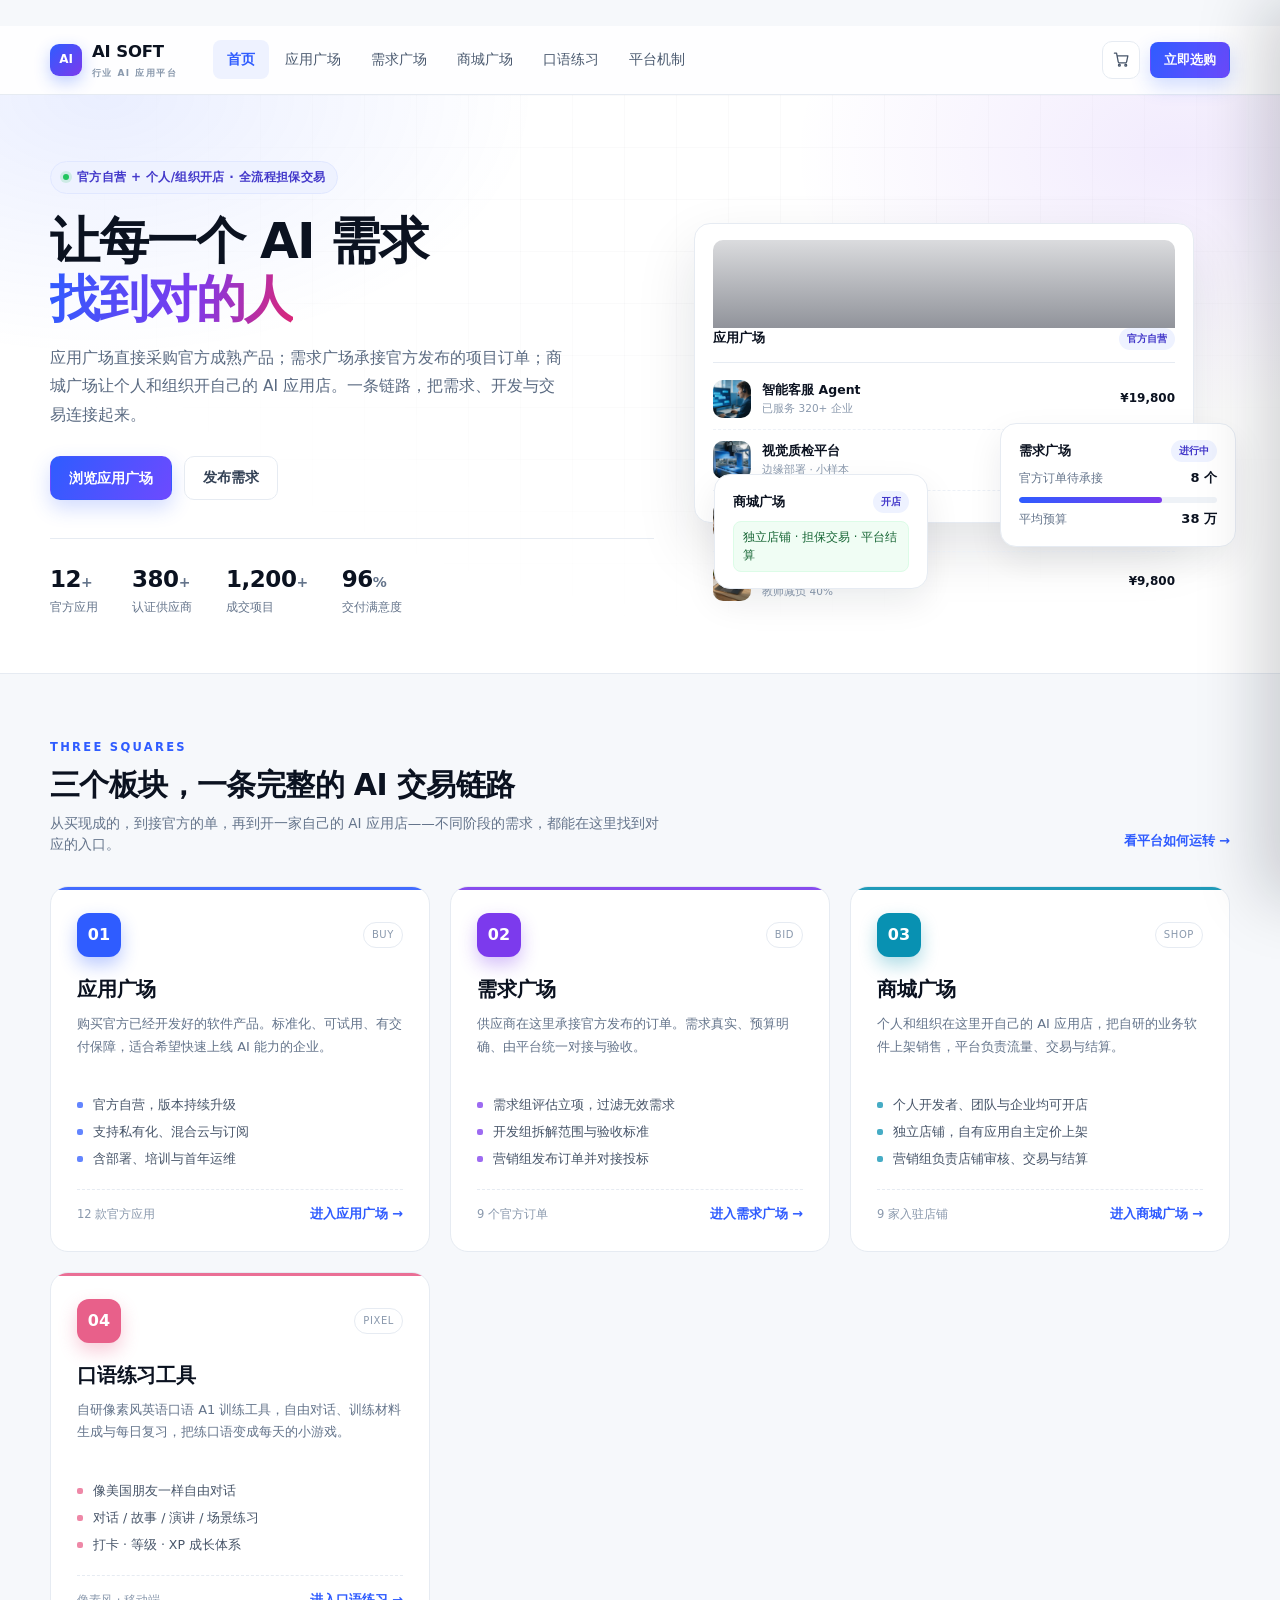
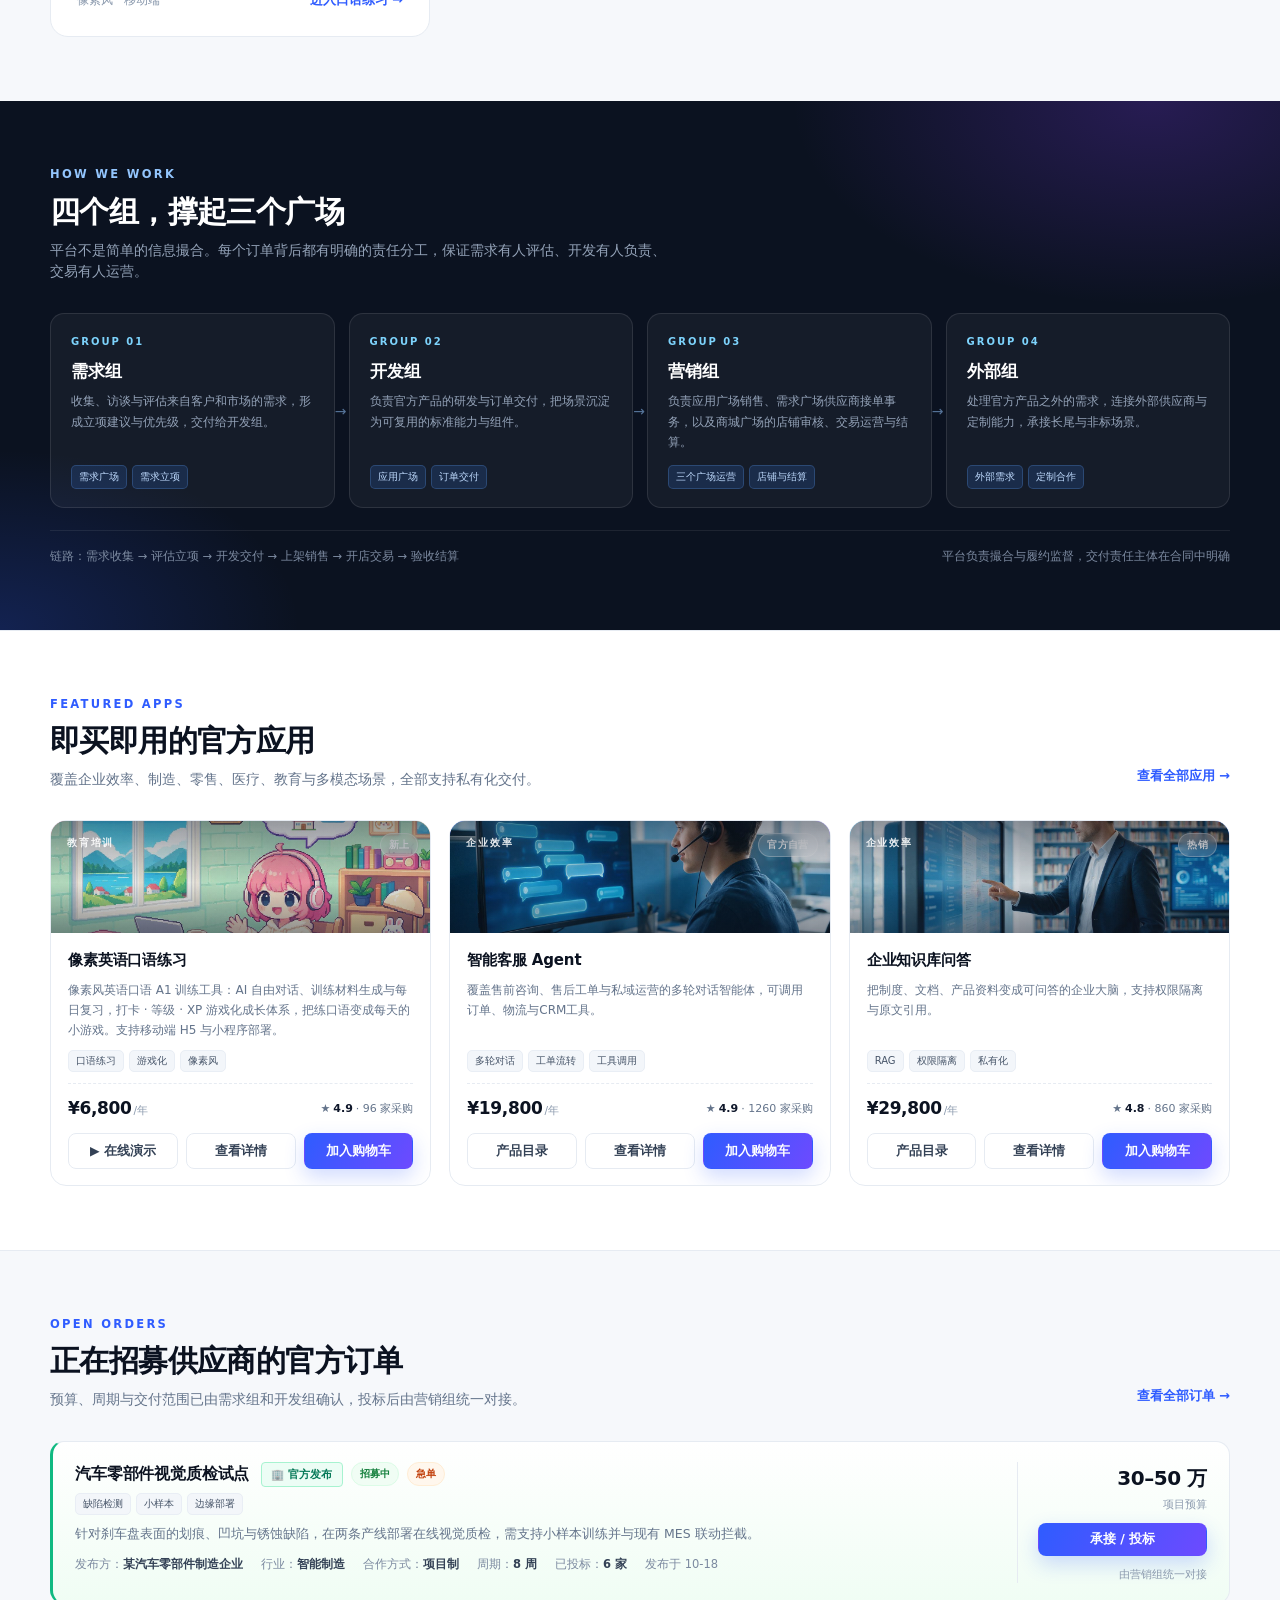
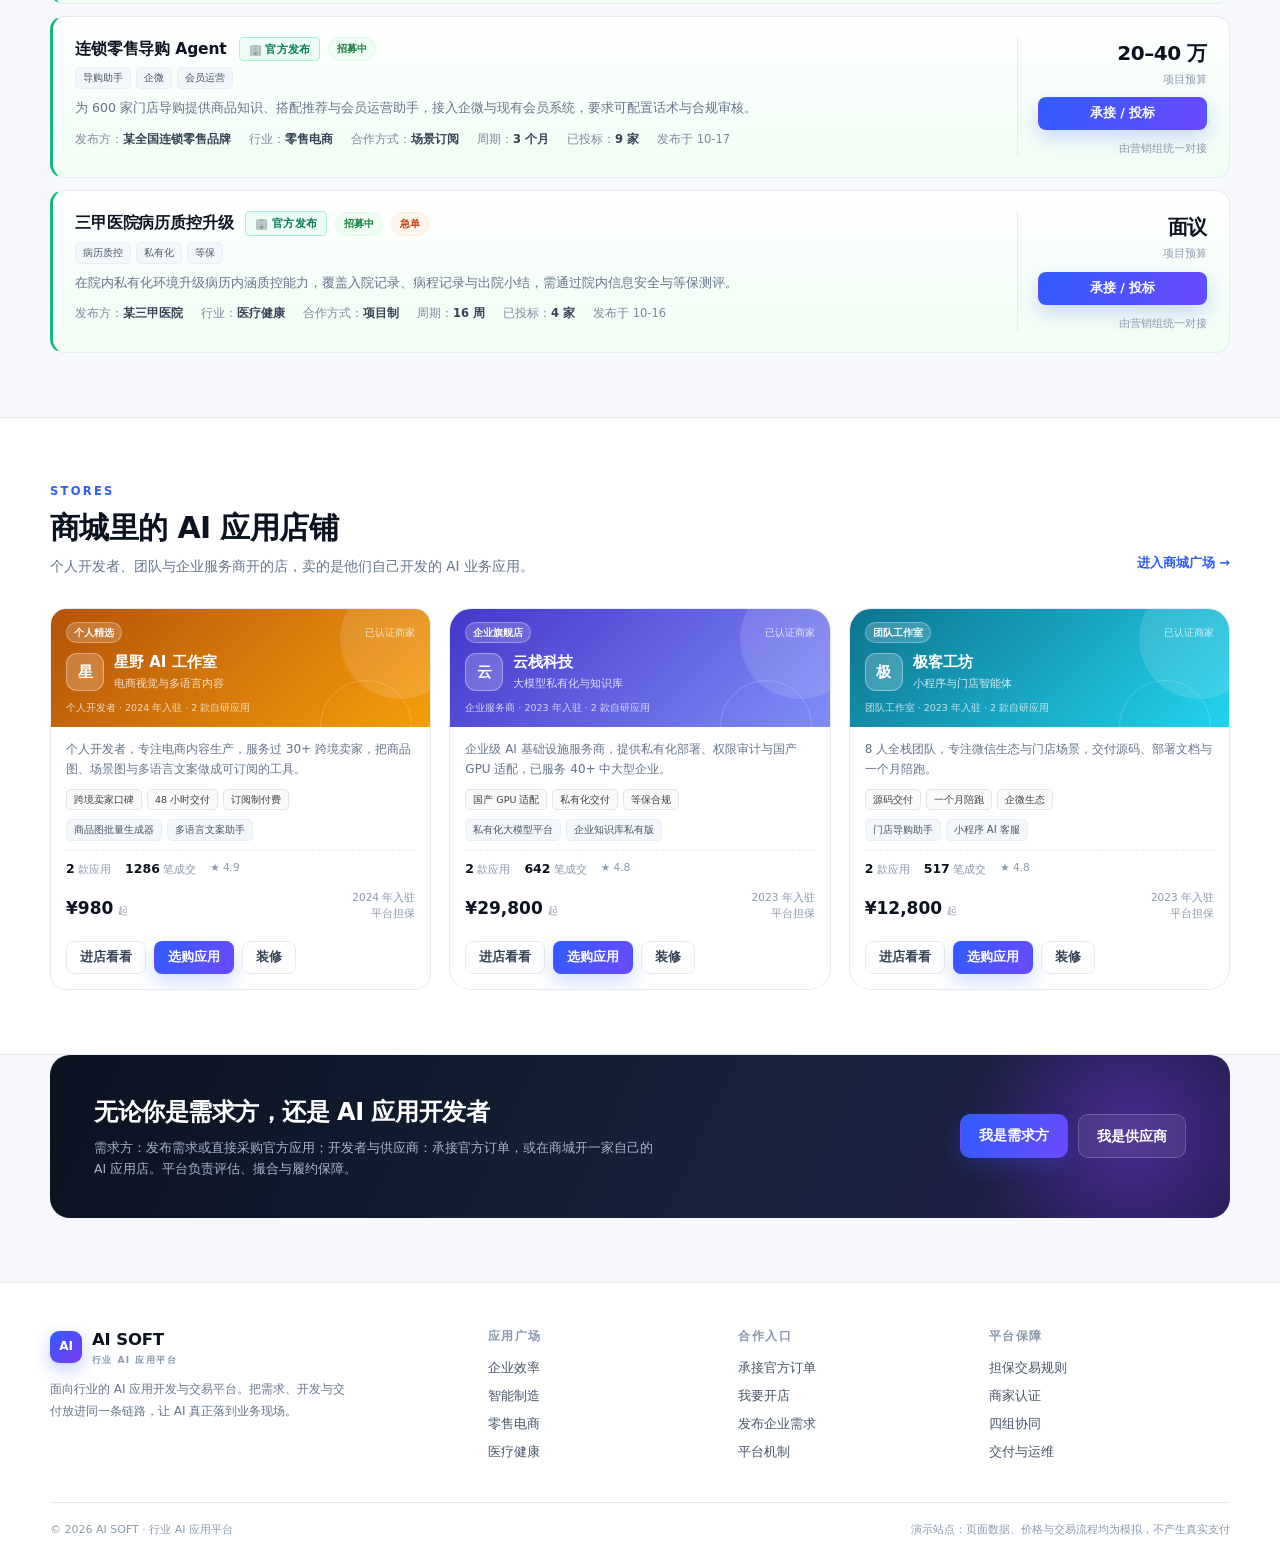
==== index.html @ f99e2d74 "全站接入Seedream真实感配图：首页主视觉+13产品封面+卡片/详情/目录页" ====
﻿﻿<!DOCTYPE html>
<html lang="zh-CN">
<head>
<meta charset="UTF-8">
<meta name="viewport" content="width=device-width, initial-scale=1.0">
<title>AI SOFT · 行业 AI 应用平台｜应用广场 · 需求广场 · 商城广场</title>
<meta name="description" content="AI SOFT 行业 AI 应用平台：官方应用采购、官方订单承接、个人与组织开 AI 应用店。">
<link rel="stylesheet" href="assets/style.css">
</head>
<body data-page="home">

<header class="site-header">
  <div class="container nav">
    <a class="logo" href="index.html"><span class="logo-mark">AI</span><span>AI SOFT<small>行业 AI 应用平台</small></span></a>
    <nav class="nav-links" id="navLinks">
      <a href="index.html" class="active">首页</a>
      <a href="apps.html">应用广场</a>
      <a href="demands.html">需求广场</a>
      <a href="mall.html">商城广场</a>
      <a href="speaking.html">口语练习</a>
      <a href="index.html#mechanism">平台机制</a>
    </nav>
    <div class="nav-actions">
      <button class="icon-btn js-cart" aria-label="购物车">
        <svg width="17" height="17" viewBox="0 0 24 24" fill="none" stroke="currentColor" stroke-width="1.8" stroke-linecap="round" stroke-linejoin="round"><circle cx="9" cy="20" r="1.3"/><circle cx="18" cy="20" r="1.3"/><path d="M2 3h3l2.4 12.2a2 2 0 0 0 2 1.6h7.8a2 2 0 0 0 2-1.6L21 7H6"/></svg>
        <span class="cart-count" data-cart-count>0</span>
      </button>
      <a href="apps.html" class="btn btn-primary btn-sm">立即选购</a>
      <button class="menu-toggle" id="menuToggle" aria-label="打开菜单">
        <svg width="18" height="18" viewBox="0 0 24 24" fill="none" stroke="currentColor" stroke-width="1.9" stroke-linecap="round"><path d="M4 7h16M4 12h16M4 17h16"/></svg>
      </button>
    </div>
  </div>
</header>

<main>
  <!-- Hero -->
  <section class="hero">
    <div class="container">
      <div class="hero-grid">
        <div>
          <span class="eyebrow"><i></i>官方自营 + 个人/组织开店 · 全流程担保交易</span>
          <h1>让每一个 AI 需求<br><span class="grad">找到对的人</span></h1>
          <p class="hero-sub">应用广场直接采购官方成熟产品；需求广场承接官方发布的项目订单；商城广场让个人和组织开自己的 AI 应用店。一条链路，把需求、开发与交易连接起来。</p>
          <div class="hero-actions">
            <a href="apps.html" class="btn btn-primary">浏览应用广场</a>
            <button class="btn btn-ghost" data-open-demand>发布需求</button>
          </div>
          <div class="hero-stats">
            <div><b>12<span style="font-size:14px">+</span></b><span>官方应用</span></div>
            <div><b>380<span style="font-size:14px">+</span></b><span>认证供应商</span></div>
            <div><b>1,200<span style="font-size:14px">+</span></b><span>成交项目</span></div>
            <div><b>96<span style="font-size:14px">%</span></b><span>交付满意度</span></div>
          </div>
        </div>
        <div class="hero-visual" aria-hidden="true">
          <div class="hv hv-main">
            <div class="hv-banner" role="img" aria-label="公司真实办公场景"></div>
            <div class="hv-head"><b>应用广场</b><span class="hv-tag">官方自营</span></div>
            <div class="hv-row">
              <div class="hv-thumb" style="background-image:url('assets/img/products/cs-agent.jpg')"></div>
              <div><b>智能客服 Agent</b><i>已服务 320+ 企业</i></div><em>¥19,800</em>
            </div>
            <div class="hv-row">
              <div class="hv-thumb" style="background-image:url('assets/img/products/vision-qc.jpg')"></div>
              <div><b>视觉质检平台</b><i>边缘部署 · 小样本</i></div><em>¥88,000</em>
            </div>
            <div class="hv-row">
              <div class="hv-thumb" style="background-image:url('assets/img/products/content-factory.jpg')"></div>
              <div><b>电商内容工厂</b><i>多语言 · 多模态</i></div><em>¥16,800</em>
            </div>
            <div class="hv-row">
              <div class="hv-thumb" style="background-image:url('assets/img/products/course-gen.jpg')"></div>
              <div><b>课件生成工作台</b><i>教师减负 40%</i></div><em>¥9,800</em>
            </div>
          </div>
          <div class="hv hv-b">
            <div class="hv-head" style="border-bottom:none;padding-bottom:0;margin-bottom:0"><b>需求广场</b><span class="hv-tag">进行中</span></div>
            <div class="mini"><span>官方订单待承接</span><b>8 个</b></div>
            <div class="bar"><i></i></div>
            <div class="mini"><span>平均预算</span><b>38 万</b></div>
          </div>
          <div class="hv hv-c">
            <div class="hv-head" style="border-bottom:none;padding-bottom:0;margin-bottom:0"><b>商城广场</b><span class="hv-tag">开店</span></div>
            <div class="shield">独立店铺 · 担保交易 · 平台结算</div>
          </div>
        </div>
      </div>
    </div>
  </section>

  <!-- 三个板块 -->
  <section class="section" id="squares">
    <div class="container">
      <div class="section-head">
        <div>
          <div class="kicker">THREE SQUARES</div>
          <h2>三个板块，一条完整的 AI 交易链路</h2>
          <p>从买现成的，到接官方的单，再到开一家自己的 AI 应用店——不同阶段的需求，都能在这里找到对应的入口。</p>
        </div>
        <a href="index.html#mechanism" class="btn-link head-action">看平台如何运转 →</a>
      </div>
      <div class="square-grid">
        <article class="square-card" style="--c:#2f5cff">
          <div class="sc-top">
            <div class="sc-icon">01</div><span class="sc-tag">BUY</span>
          </div>
          <h3>应用广场</h3>
          <p>购买官方已经开发好的软件产品。标准化、可试用、有交付保障，适合希望快速上线 AI 能力的企业。</p>
          <ul class="sc-list">
            <li>官方自营，版本持续升级</li>
            <li>支持私有化、混合云与订阅</li>
            <li>含部署、培训与首年运维</li>
          </ul>
          <div class="sc-foot">
            <span>12 款官方应用</span>
            <a class="btn-link" href="apps.html">进入应用广场 →</a>
          </div>
        </article>
        <article class="square-card" style="--c:#7c3aed">
          <div class="sc-top">
            <div class="sc-icon">02</div><span class="sc-tag">BID</span>
          </div>
          <h3>需求广场</h3>
          <p>供应商在这里承接官方发布的订单。需求真实、预算明确、由平台统一对接与验收。</p>
          <ul class="sc-list">
            <li>需求组评估立项，过滤无效需求</li>
            <li>开发组拆解范围与验收标准</li>
            <li>营销组发布订单并对接投标</li>
          </ul>
          <div class="sc-foot">
            <span>9 个官方订单</span>
            <a class="btn-link" href="demands.html">进入需求广场 →</a>
          </div>
        </article>
        <article class="square-card" style="--c:#0891b2">
          <div class="sc-top">
            <div class="sc-icon">03</div><span class="sc-tag">SHOP</span>
          </div>
          <h3>商城广场</h3>
          <p>个人和组织在这里开自己的 AI 应用店，把自研的业务软件上架销售，平台负责流量、交易与结算。</p>
          <ul class="sc-list">
            <li>个人开发者、团队与企业均可开店</li>
            <li>独立店铺，自有应用自主定价上架</li>
            <li>营销组负责店铺审核、交易与结算</li>
          </ul>
          <div class="sc-foot">
            <span>9 家入驻店铺</span>
            <a class="btn-link" href="mall.html">进入商城广场 →</a>
          </div>
        </article>
        <article class="square-card" style="--c:#e8608a">
          <div class="sc-top">
            <div class="sc-icon">04</div><span class="sc-tag">PIXEL</span>
          </div>
          <h3>口语练习工具</h3>
          <p>自研像素风英语口语 A1 训练工具，自由对话、训练材料生成与每日复习，把练口语变成每天的小游戏。</p>
          <ul class="sc-list">
            <li>像美国朋友一样自由对话</li>
            <li>对话 / 故事 / 演讲 / 场景练习</li>
            <li>打卡 · 等级 · XP 成长体系</li>
          </ul>
          <div class="sc-foot">
            <span>像素风 · 移动端</span>
            <a class="btn-link" href="speaking.html">进入口语练习 →</a>
          </div>
        </article>
      </div>
    </div>
  </section>

  <!-- 四组机制 -->
  <section class="org-section" id="mechanism">
    <div class="container">
      <div class="section-head">
        <div>
          <div class="kicker">HOW WE WORK</div>
          <h2>四个组，撑起三个广场</h2>
          <p>平台不是简单的信息撮合。每个订单背后都有明确的责任分工，保证需求有人评估、开发有人负责、交易有人运营。</p>
        </div>
      </div>
      <div class="org-flow">
        <article class="org-card">
          <div class="ono">GROUP 01</div>
          <h3>需求组</h3>
          <p>收集、访谈与评估来自客户和市场的需求，形成立项建议与优先级，交付给开发组。</p>
          <div class="map"><span>需求广场</span><span>需求立项</span></div>
        </article>
        <article class="org-card">
          <div class="ono">GROUP 02</div>
          <h3>开发组</h3>
          <p>负责官方产品的研发与订单交付，把场景沉淀为可复用的标准能力与组件。</p>
          <div class="map"><span>应用广场</span><span>订单交付</span></div>
        </article>
        <article class="org-card">
          <div class="ono">GROUP 03</div>
          <h3>营销组</h3>
          <p>负责应用广场销售、需求广场供应商接单事务，以及商城广场的店铺审核、交易运营与结算。</p>
          <div class="map"><span>三个广场运营</span><span>店铺与结算</span></div>
        </article>
        <article class="org-card">
          <div class="ono">GROUP 04</div>
          <h3>外部组</h3>
          <p>处理官方产品之外的需求，连接外部供应商与定制能力，承接长尾与非标场景。</p>
          <div class="map"><span>外部需求</span><span>定制合作</span></div>
        </article>
      </div>
      <div class="org-foot">
        <span>链路：需求收集 → 评估立项 → 开发交付 → 上架销售 → 开店交易 → 验收结算</span>
        <span>平台负责撮合与履约监督，交付责任主体在合同中明确</span>
      </div>
    </div>
  </section>

  <!-- 精选应用 -->
  <section class="section alt">
    <div class="container">
      <div class="section-head">
        <div>
          <div class="kicker">FEATURED APPS</div>
          <h2>即买即用的官方应用</h2>
          <p>覆盖企业效率、制造、零售、医疗、教育与多模态场景，全部支持私有化交付。</p>
        </div>
        <a href="apps.html" class="btn-link head-action">查看全部应用 →</a>
      </div>
      <div class="app-grid" id="featuredApps"></div>
    </div>
  </section>

  <!-- 精选需求 -->
  <section class="section">
    <div class="container">
      <div class="section-head">
        <div>
          <div class="kicker">OPEN ORDERS</div>
          <h2>正在招募供应商的官方订单</h2>
          <p>预算、周期与交付范围已由需求组和开发组确认，投标后由营销组统一对接。</p>
        </div>
        <a href="demands.html" class="btn-link head-action">查看全部订单 →</a>
      </div>
      <div class="demand-list" id="featuredDemands"></div>
    </div>
  </section>

  <!-- 精选商城 -->
  <section class="section alt">
    <div class="container">
      <div class="section-head">
        <div>
          <div class="kicker">STORES</div>
          <h2>商城里的 AI 应用店铺</h2>
          <p>个人开发者、团队与企业服务商开的店，卖的是他们自己开发的 AI 业务应用。</p>
        </div>
        <a href="mall.html" class="btn-link head-action">进入商城广场 →</a>
      </div>
      <div class="mall-grid" id="featuredMall"></div>
    </div>
  </section>

  <!-- 双端 CTA -->
  <section class="section" style="padding-top:0">
    <div class="container">
      <div class="cta-band">
        <div>
          <h3>无论你是需求方，还是 AI 应用开发者</h3>
          <p>需求方：发布需求或直接采购官方应用；开发者与供应商：承接官方订单，或在商城开一家自己的 AI 应用店。平台负责评估、撮合与履约保障。</p>
        </div>
        <div class="btns">
          <button class="btn btn-primary" data-open-demand>我是需求方</button>
          <a href="demands.html" class="btn btn-ghost">我是供应商</a>
        </div>
      </div>
    </div>
  </section>
</main>

<footer class="site-footer">
  <div class="container">
    <div class="footer-grid">
      <div class="footer-brand">
        <a class="logo" href="index.html"><span class="logo-mark">AI</span><span>AI SOFT<small>行业 AI 应用平台</small></span></a>
        <p>面向行业的 AI 应用开发与交易平台。把需求、开发与交付放进同一条链路，让 AI 真正落到业务现场。</p>
      </div>
      <div class="footer-col">
        <h4>应用广场</h4>
        <a href="apps.html">企业效率</a>
        <a href="apps.html">智能制造</a>
        <a href="apps.html">零售电商</a>
        <a href="apps.html">医疗健康</a>
      </div>
      <div class="footer-col">
        <h4>合作入口</h4>
        <a href="demands.html">承接官方订单</a>
        <a href="#" data-open-store>我要开店</a>
        <a href="#" data-open-demand>发布企业需求</a>
        <a href="index.html#mechanism">平台机制</a>
      </div>
      <div class="footer-col">
        <h4>平台保障</h4>
        <a href="mall.html">担保交易规则</a>
        <a href="mall.html">商家认证</a>
        <a href="index.html#mechanism">四组协同</a>
        <a href="apps.html">交付与运维</a>
      </div>
    </div>
    <div class="footer-bottom">
      <span>© 2026 AI SOFT · 行业 AI 应用平台</span>
      <span>演示站点：页面数据、价格与交易流程均为模拟，不产生真实支付</span>
    </div>
  </div>
</footer>

<script src="assets/data.js?v=5"></script>
<script src="assets/app.js?v=5"></script>
</body>
</html>
---- assets/style.css ----
/* ============================================================
   AI SOFT · 平台站点样式
   ============================================================ */
:root{
  --ink:#0b1220;
  --text:#1e293b;
  --muted:#64748b;
  --dim:#8a99ad;
  --line:#e6ebf2;
  --bg:#f6f8fb;
  --card:#ffffff;
  --brand:#2f5cff;
  --brand-2:#7c3aed;
  --ok:#16a34a;
  --warn:#d97706;
  --shadow-sm:0 2px 8px rgba(15,23,42,.04);
  --shadow-md:0 14px 34px rgba(15,23,42,.08);
  --shadow-lg:0 28px 70px rgba(15,23,42,.16);
  --radius:16px;
}
*{box-sizing:border-box;margin:0;padding:0}
html{scroll-behavior:smooth}
body{
  font-family:"PingFang SC","Microsoft YaHei","Hiragino Sans GB",system-ui,-apple-system,sans-serif;
  background:var(--bg);color:var(--text);
  -webkit-font-smoothing:antialiased;line-height:1.6;
}
img{max-width:100%;display:block}
a{color:inherit;text-decoration:none}
button{font-family:inherit;cursor:pointer}
input,select,textarea{font-family:inherit}
::selection{background:rgba(47,92,255,.16)}
.container{width:min(1180px,calc(100% - 48px));margin:0 auto}
.sr-only{position:absolute;width:1px;height:1px;overflow:hidden;clip:rect(0 0 0 0)}

/* ---------- header ---------- */
.site-header{
  position:sticky;top:0;z-index:50;
  background:rgba(255,255,255,.86);backdrop-filter:blur(16px);
  border-bottom:1px solid var(--line);
}
.nav{height:68px;display:flex;align-items:center;gap:26px}
.logo{display:flex;align-items:center;gap:10px;font-weight:800;font-size:16.5px;letter-spacing:-.01em;color:var(--ink);white-space:nowrap}
.logo-mark{
  width:32px;height:32px;border-radius:9px;display:grid;place-items:center;
  background:linear-gradient(135deg,#2f5cff,#7c3aed);color:#fff;font-size:12px;font-weight:800;
  box-shadow:0 6px 16px rgba(47,92,255,.3);
}
.logo small{display:block;font-size:9px;letter-spacing:.16em;color:var(--dim);font-weight:600}
.nav-links{display:flex;gap:2px;margin-left:10px}
.nav-links a{padding:8px 14px;border-radius:8px;font-size:14px;color:#4b5a70;font-weight:500;transition:.16s;white-space:nowrap}
.nav-links a:hover{background:#f1f4f9;color:var(--brand)}
.nav-links a.active{background:#eef2ff;color:var(--brand);font-weight:650}
.nav-actions{margin-left:auto;display:flex;align-items:center;gap:10px}
.icon-btn{
  position:relative;width:38px;height:38px;display:grid;place-items:center;
  border:1px solid var(--line);background:#fff;border-radius:10px;color:#475569;transition:.16s;
}
.icon-btn:hover{border-color:#c7d2fe;color:var(--brand)}
.cart-count{
  position:absolute;top:-6px;right:-6px;min-width:17px;height:17px;padding:0 4px;
  background:#ef4444;color:#fff;border-radius:9px;font-size:10px;font-weight:700;
  display:none;place-items:center;line-height:1;
}
.cart-count.show{display:grid}
.menu-toggle{display:none}

/* ---------- buttons ---------- */
.btn{
  display:inline-flex;align-items:center;justify-content:center;gap:8px;
  padding:10px 18px;border-radius:10px;font-size:14px;font-weight:600;
  border:1px solid transparent;transition:.18s;white-space:nowrap;background:none;color:inherit;
}
.btn-primary{background:linear-gradient(120deg,#2f5cff,#6d4aff);color:#fff;box-shadow:0 8px 20px rgba(47,92,255,.22)}
.btn-primary:hover{transform:translateY(-1px);box-shadow:0 12px 26px rgba(47,92,255,.32)}
.btn-primary:active{transform:translateY(0)}
.btn-ghost{background:#fff;border-color:var(--line);color:#334155}
.btn-ghost:hover{border-color:#c7d2fe;color:var(--brand)}
.btn-dark{background:var(--ink);color:#fff}
.btn-dark:hover{background:#1c293f}
.btn-sm{padding:7px 13px;font-size:12.5px;border-radius:8px}
.btn-block{width:100%}
.btn[disabled]{opacity:.6;cursor:not-allowed;transform:none}
.btn-link{padding:0;color:var(--brand);font-weight:600;font-size:13px;display:inline-flex;align-items:center;gap:4px}
.btn-link:hover{gap:8px}

/* ---------- hero ---------- */
.hero{position:relative;padding:66px 0 56px;overflow:hidden;background:#fff;border-bottom:1px solid var(--line)}
.hero::before{
  content:"";position:absolute;inset:0;
  background:
    radial-gradient(700px 420px at 8% 0%,rgba(47,92,255,.10),transparent 62%),
    radial-gradient(620px 420px at 92% 10%,rgba(124,58,237,.10),transparent 62%);
  pointer-events:none;
}
.hero::after{
  content:"";position:absolute;inset:0;pointer-events:none;
  background-image:linear-gradient(rgba(15,23,42,.035) 1px,transparent 1px),linear-gradient(90deg,rgba(15,23,42,.035) 1px,transparent 1px);
  background-size:52px 52px;
  mask-image:radial-gradient(ellipse at 60% 20%,#000 20%,transparent 70%);
  opacity:.6;
}
.hero .container{position:relative;z-index:1}
.hero-grid{display:grid;grid-template-columns:1.06fr .94fr;gap:40px;align-items:center}
.eyebrow{
  display:inline-flex;align-items:center;gap:8px;font-size:12px;font-weight:600;
  color:#4338ca;background:#eef2ff;border:1px solid #e0e7ff;
  padding:6px 12px;border-radius:20px;letter-spacing:.03em;
}
.eyebrow i{width:6px;height:6px;border-radius:50%;background:#22c55e;box-shadow:0 0 0 3px rgba(34,197,94,.16)}
.hero h1{font-size:50px;line-height:1.16;letter-spacing:-.03em;color:var(--ink);margin:18px 0 16px;font-weight:800}
.grad{background:linear-gradient(100deg,#2f5cff,#7c3aed 58%,#db2777);-webkit-background-clip:text;background-clip:text;color:transparent}
.hero-sub{font-size:15.5px;line-height:1.85;color:#5b6b82;max-width:520px}
.hero-actions{display:flex;gap:12px;margin-top:26px;flex-wrap:wrap}
.hero-stats{display:flex;gap:34px;margin-top:38px;padding-top:22px;border-top:1px solid var(--line);flex-wrap:wrap}
.hero-stats b{display:block;font-size:23px;color:var(--ink);font-weight:750;font-variant-numeric:tabular-nums;letter-spacing:-.02em}
.hero-stats span{font-size:12px;color:var(--muted)}

/* hero visual */
.hero-visual{position:relative;height:400px}
.hv{
  position:absolute;background:#fff;border:1px solid var(--line);border-radius:16px;
  box-shadow:var(--shadow-md);padding:16px 18px;
}
.hv-main{left:0;right:36px;top:34px;bottom:66px;box-shadow:0 26px 60px rgba(15,23,42,.12)}
.hv-head{display:flex;justify-content:space-between;align-items:center;padding-bottom:12px;border-bottom:1px solid var(--line);margin-bottom:6px}
.hv-head b{font-size:13px;color:var(--ink)}
.hv-tag{font-size:10px;color:#4338ca;background:#eef2ff;padding:3px 8px;border-radius:20px;font-weight:600}
.hv-row{display:flex;align-items:center;gap:11px;padding:11px 0;border-bottom:1px dashed #edf1f7}
.hv-row:last-child{border-bottom:none}
.hv-thumb{width:38px;height:38px;border-radius:10px;display:grid;place-items:center;color:#fff;font-size:11px;font-weight:800;flex:none}
.hv-row b{display:block;font-size:12.5px;color:var(--ink)}
.hv-row i{font-style:normal;font-size:10.5px;color:var(--dim)}
.hv-row em{margin-left:auto;font-style:normal;font-size:12px;font-weight:700;color:var(--ink);white-space:nowrap}
.hv-b{right:-6px;bottom:42px;width:236px;animation:float 6s ease-in-out infinite}
.hv-c{left:20px;bottom:0;width:214px;animation:float 7s ease-in-out infinite .8s}
.hv-b .mini{display:flex;justify-content:space-between;align-items:center;font-size:11.5px;color:var(--muted);margin-top:6px}
.hv-b .mini b{color:var(--ink);font-size:13px}
.hv-b .bar{height:6px;border-radius:4px;background:#eef2f7;margin-top:8px;overflow:hidden}
.hv-b .bar i{display:block;height:100%;width:72%;border-radius:4px;background:linear-gradient(90deg,#2f5cff,#7c3aed)}
.hv-c .shield{display:flex;align-items:center;gap:8px;font-size:11.5px;color:#166534;background:#f0fdf4;border:1px solid #dcfce7;border-radius:8px;padding:6px 9px;margin-top:8px}
@keyframes float{0%,100%{transform:translateY(0)}50%{transform:translateY(-8px)}}

/* ---------- sections ---------- */
.section{padding:64px 0}
.section.alt{background:#fff;border-top:1px solid var(--line);border-bottom:1px solid var(--line)}
.section-head{display:flex;align-items:flex-end;justify-content:space-between;gap:24px;margin-bottom:30px}
.section-head .kicker{font-size:11.5px;letter-spacing:.2em;color:var(--brand);font-weight:700;margin-bottom:8px}
.section-head h2{font-size:30px;letter-spacing:-.02em;color:var(--ink);font-weight:750;line-height:1.3}
.section-head p{font-size:13.5px;color:var(--muted);margin-top:9px;max-width:620px}
.section-head .head-action{flex:none;padding-bottom:4px}

/* ---------- square cards ---------- */
.square-grid{display:grid;grid-template-columns:repeat(3,1fr);gap:20px}
.square-card{
  position:relative;background:#fff;border:1px solid var(--line);border-radius:18px;
  padding:26px;transition:.22s;overflow:hidden;
}
.square-card::before{content:"";position:absolute;left:0;right:0;top:0;height:3px;background:var(--c);opacity:.9}
.square-card:hover{transform:translateY(-4px);box-shadow:var(--shadow-md);border-color:#dbe4f2}
.sc-top{display:flex;align-items:center;justify-content:space-between;margin-bottom:16px}
.sc-icon{
  width:44px;height:44px;border-radius:12px;display:grid;place-items:center;
  color:#fff;background:var(--c);font-size:16px;font-weight:800;
  box-shadow:0 8px 18px color-mix(in srgb,var(--c) 32%,transparent);
}
.sc-tag{font-size:10px;color:var(--dim);border:1px solid var(--line);padding:4px 8px;border-radius:20px;letter-spacing:.06em}
.square-card h3{font-size:20px;color:var(--ink);font-weight:700;letter-spacing:-.01em}
.square-card > p{font-size:13px;line-height:1.75;color:var(--muted);margin-top:8px;min-height:68px}
.sc-list{list-style:none;display:grid;gap:7px;margin:14px 0 20px}
.sc-list li{position:relative;padding-left:16px;font-size:12.5px;color:#475569}
.sc-list li::before{content:"";position:absolute;left:0;top:7px;width:6px;height:6px;border-radius:2px;background:var(--c);opacity:.75}
.sc-foot{display:flex;justify-content:space-between;align-items:center;border-top:1px dashed var(--line);padding-top:14px}
.sc-foot span{font-size:11.5px;color:var(--dim)}

/* ---------- org dark section ---------- */
.org-section{background:var(--ink);color:#e6ecf6;padding:64px 0;position:relative;overflow:hidden}
.org-section::before{
  content:"";position:absolute;inset:0;
  background:radial-gradient(600px 340px at 90% 0%,rgba(124,58,237,.25),transparent 60%),radial-gradient(500px 300px at 0% 100%,rgba(47,92,255,.22),transparent 60%);
}
.org-section .container{position:relative;z-index:1}
.org-section .kicker{color:#93c5fd}
.org-section h2{color:#fff}
.org-section .section-head p{color:#94a3b8}
.org-flow{display:grid;grid-template-columns:repeat(4,1fr);gap:14px;margin-top:6px}
.org-card{
  position:relative;border:1px solid rgba(255,255,255,.10);border-radius:14px;
  background:rgba(255,255,255,.045);padding:20px 20px 18px;transition:.2s;
}
.org-card:hover{background:rgba(255,255,255,.075);border-color:rgba(147,197,253,.35);transform:translateY(-3px)}
.org-card .ono{font-size:10px;letter-spacing:.2em;color:#7dd3fc;font-weight:600}
.org-card h3{font-size:17px;color:#fff;margin:8px 0 6px}
.org-card p{font-size:12px;line-height:1.7;color:#94a3b8;min-height:62px}
.org-card .map{display:flex;flex-wrap:wrap;gap:5px;margin-top:12px}
.org-card .map span{font-size:10px;color:#bfdbfe;background:rgba(59,130,246,.16);border:1px solid rgba(96,165,250,.24);padding:3px 7px;border-radius:5px}
.org-card::after{
  content:"→";position:absolute;right:-13px;top:50%;transform:translateY(-50%);
  color:rgba(147,197,253,.55);font-size:14px;z-index:2;
}
.org-card:last-child::after{display:none}
.org-foot{margin-top:22px;display:flex;justify-content:space-between;gap:20px;flex-wrap:wrap;font-size:11.5px;color:#7c8aa0;border-top:1px solid rgba(255,255,255,.08);padding-top:16px}

/* ---------- toolbar ---------- */
.page-hero{background:#fff;border-bottom:1px solid var(--line);padding:34px 0 30px;position:relative;overflow:hidden}
.page-hero::before{content:"";position:absolute;inset:0;background:radial-gradient(600px 240px at 85% 0%,rgba(47,92,255,.09),transparent 65%);pointer-events:none}
.page-hero .container{position:relative;z-index:1}
.crumb{font-size:11.5px;color:var(--dim);margin-bottom:10px;letter-spacing:.02em}
.crumb a:hover{color:var(--brand)}
.page-hero h1{font-size:32px;letter-spacing:-.02em;color:var(--ink);font-weight:750;line-height:1.3}
.page-hero p{font-size:13.5px;color:var(--muted);margin-top:9px;max-width:760px;line-height:1.75}
.page-hero .hero-badges{display:flex;gap:8px;flex-wrap:wrap;margin-top:14px}
.pill{font-size:11px;color:#475569;background:#fff;border:1px solid var(--line);padding:4px 10px;border-radius:20px}
.pill strong{color:var(--brand);font-weight:650}

.toolbar{display:flex;gap:12px;flex-wrap:wrap;align-items:center;margin:22px 0 20px}
.search{position:relative;flex:1;min-width:240px}
.search svg{position:absolute;left:13px;top:50%;transform:translateY(-50%);color:#94a3b8}
.search input{
  width:100%;padding:10px 14px 10px 38px;border:1px solid var(--line);border-radius:10px;
  background:#fff;font-size:13.5px;color:var(--ink);outline:none;transition:.16s;
}
.search input:focus{border-color:#c7d2fe;box-shadow:0 0 0 3px rgba(47,92,255,.10)}
.chips{display:flex;gap:7px;flex-wrap:wrap}
.chip{
  padding:8px 13px;border-radius:20px;border:1px solid var(--line);background:#fff;
  font-size:12.5px;color:#475569;transition:.16s;
}
.chip:hover{border-color:#c7d2fe;color:var(--brand)}
.chip.on{background:var(--ink);color:#fff;border-color:var(--ink);font-weight:600}
.select{
  padding:9px 32px 9px 12px;border:1px solid var(--line);border-radius:9px;background:#fff;
  font-size:12.5px;color:#475569;outline:none;appearance:none;cursor:pointer;
  background-image:url("data:image/svg+xml;charset=UTF-8,%3Csvg xmlns='http://www.w3.org/2000/svg' width='12' height='12' viewBox='0 0 24 24' fill='none' stroke='%2364748b' stroke-width='2'%3E%3Cpath d='M6 9l6 6 6-6'/%3E%3C/svg%3E");
  background-repeat:no-repeat;background-position:right 11px center;
}
.result-line{font-size:12px;color:var(--dim);margin-bottom:14px}

/* ---------- app cards ---------- */
.app-grid{display:grid;grid-template-columns:repeat(3,1fr);gap:18px}
.app-card{
  background:#fff;border:1px solid var(--line);border-radius:16px;overflow:hidden;
  display:flex;flex-direction:column;transition:.2s;
}
.app-card:hover{transform:translateY(-4px);box-shadow:var(--shadow-md);border-color:#d8e2f0}
.app-cover{
  height:112px;position:relative;padding:14px 16px;display:flex;flex-direction:column;justify-content:space-between;
  color:#fff;background:linear-gradient(135deg,var(--c1),var(--c2));overflow:hidden;
}
/* 真实感配图封面 */
.app-cover .cover-img{position:absolute;inset:0;width:100%;height:100%;object-fit:cover;z-index:0}
.app-cover::after{content:"";position:absolute;inset:0;background:linear-gradient(180deg,rgba(10,16,32,.42),rgba(10,16,32,.08) 55%,rgba(10,16,32,.45));z-index:1}
.app-cover .cat,.app-cover .badge,.app-cover .mark{z-index:2}
.app-cover .cat{position:relative}
.modal-cover .modal-img{position:absolute;inset:0;width:100%;height:100%;object-fit:cover;z-index:0}
.modal-cover::after{content:"";position:absolute;inset:0;background:linear-gradient(180deg,rgba(10,16,32,.38),rgba(10,16,32,.72));z-index:1}
.modal-cover h4,.modal-cover p{z-index:2}
.cart-item .ct{overflow:hidden}
.cart-item .ct img{width:100%;height:100%;object-fit:cover;display:block}
.app-cover:has(.cover-img)::before{content:none}
.hv-banner{height:88px;border-radius:10px 10px 0 0;background:url('assets/img/hero-home.jpg') center/cover;position:relative}
.hv-banner::after{content:"";position:absolute;inset:0;border-radius:inherit;background:linear-gradient(180deg,rgba(10,16,32,.15),rgba(10,16,32,.45))}
.hv-thumb{background-size:cover !important;background-position:center !important}
.app-cover::before{
  content:"";position:absolute;inset:0;
  background:radial-gradient(180px 120px at 85% 0%,rgba(255,255,255,.38),transparent 70%),
             repeating-linear-gradient(115deg,rgba(255,255,255,.07) 0 1px,transparent 1px 26px);
}
.app-cover .cat{position:relative;font-size:10px;letter-spacing:.18em;opacity:.88;font-weight:600}
.app-cover .mark{position:relative;font-size:25px;font-weight:800;letter-spacing:-.03em;font-family:"Georgia",serif;opacity:.96}
.app-cover .badge{
  position:absolute;top:12px;right:12px;font-size:9.5px;padding:3px 8px;border-radius:20px;
  background:rgba(255,255,255,.22);border:1px solid rgba(255,255,255,.35);backdrop-filter:blur(4px);
  font-weight:600;letter-spacing:.04em;z-index:1;
}
.app-body{padding:15px 17px 16px;display:flex;flex-direction:column;gap:9px;flex:1}
.app-body h3{font-size:15px;color:var(--ink);font-weight:650;letter-spacing:-.01em}
.app-desc{font-size:12px;line-height:1.65;color:var(--muted);flex:1}
.app-tags{display:flex;gap:5px;flex-wrap:wrap}
.tag{font-size:10px;color:#475569;background:#f3f6fa;border:1px solid #e9eef5;padding:2px 7px;border-radius:5px}
.app-meta{display:flex;align-items:center;justify-content:space-between;border-top:1px dashed var(--line);padding-top:11px;margin-top:2px}
.price b{font-size:17px;color:var(--ink);font-weight:750;letter-spacing:-.02em}
.price span{font-size:10.5px;color:var(--dim);margin-left:2px}
.rating{font-size:11px;color:#64748b;display:flex;align-items:center;gap:3px}
.rating b{color:#0f172a;font-weight:650}
.app-foot{display:flex;gap:8px;margin-top:2px}
.app-foot .btn{flex:1}
.app-foot .btn-icon{flex:none;width:36px;padding:0}
.card-actions{display:flex;gap:8px;margin-top:10px}

/* ---------- demand list ---------- */
.demand-list{display:flex;flex-direction:column;gap:12px}
.demand-card{
  display:grid;grid-template-columns:1fr 190px;gap:20px;background:#fff;
  border:1px solid var(--line);border-radius:14px;padding:20px 22px;transition:.18s;
}
.demand-card:hover{border-color:#cfdcf0;box-shadow:var(--shadow-sm)}
.d-head{display:flex;align-items:center;gap:8px;flex-wrap:wrap;margin-bottom:6px}
.d-head h3{font-size:15.5px;color:var(--ink);font-weight:650;letter-spacing:-.01em;margin-right:4px}
.status{font-size:10px;padding:3px 8px;border-radius:20px;background:#f0fdf4;color:#15803d;border:1px solid #dcfce7;font-weight:600}
.status.hot{background:#fff7ed;color:#c2410c;border-color:#ffedd5}
.status.done{background:#f1f5f9;color:#64748b;border-color:#e2e8f0}
.d-tags{display:flex;gap:5px;flex-wrap:wrap;margin-bottom:8px}
.d-desc{font-size:12.5px;line-height:1.7;color:var(--muted);margin-bottom:11px;display:-webkit-box;-webkit-line-clamp:2;-webkit-box-orient:vertical;overflow:hidden}
.meta-row{display:flex;gap:18px;flex-wrap:wrap;font-size:11.5px;color:#7c8aa0}
.meta-row b{color:#334155;font-weight:650}
.d-side{display:flex;flex-direction:column;justify-content:space-between;align-items:flex-end;gap:10px;border-left:1px solid var(--line);padding-left:20px;text-align:right}
.budget b{font-size:20px;color:var(--ink);font-weight:750;letter-spacing:-.02em}
.budget span{display:block;font-size:10.5px;color:var(--dim);margin-top:2px}
.d-side .btn{width:100%}
.d-note{font-size:10.5px;color:var(--dim)}

/* 需求卡片：来源区分 */
.demand-card.card-official{border-left:3px solid #10b981;background:linear-gradient(180deg,#fff 0%,#f0fdf4 100%)}
.demand-card.card-user{border-left:3px solid #f59e0b;background:linear-gradient(180deg,#fff 0%,#fffbeb 100%)}
.src-badge{font-size:10.5px;padding:3px 9px;border-radius:4px;font-weight:600;white-space:nowrap;letter-spacing:.01em}
.src-badge.official{background:#ecfdf5;color:#047857;border:1px solid #a7f3d0}
.src-badge.user{background:#fffbeb;color:#b45309;border:1px solid #fde68a}

/* 用户发布专属监管信息块 */
.user-reg-box{background:#fffbeb;border:1px solid #fde68a;border-radius:8px;padding:10px 12px;margin:8px 0 10px;display:flex;flex-direction:column;gap:6px}
.ur-row{display:flex;align-items:center;gap:10px;flex-wrap:wrap;font-size:11.5px}
.ur-label{color:#92400e;font-weight:600}
.ur-credit{padding:2px 8px;border-radius:4px;font-weight:700;font-size:11px}
.ur-credit.lv-A{background:#ecfdf5;color:#047857}
.ur-credit.lv-B{background:#fef3c7;color:#a16207}
.ur-credit.lv-C{background:#fee2e2;color:#b91c1c}
.ur-stars{color:#f59e0b;font-size:13px;letter-spacing:1px;margin-left:auto}
.sv-mini{font-size:10px;padding:2px 7px;border-radius:3px;font-weight:600}
.sv-mini.ok{background:#dcfce7;color:#15803d;border:1px solid #bbf7d0}
.sv-mini.warn{background:#fee2e2;color:#b91c1c;border:1px solid #fecaca}
.sv-mini.off{background:#f1f5f9;color:#64748b;border:1px solid #e2e8f0}

/* 来源切换 Tab */
.source-tabs{display:grid;grid-template-columns:1fr 1fr;gap:12px;margin-bottom:14px}
.stab{
  text-align:left;padding:14px 18px;border-radius:12px;border:2px solid var(--line);
  background:#fff;cursor:pointer;display:flex;flex-direction:column;gap:4px;position:relative;transition:.18s;
}
.stab:hover{border-color:#c2d0e6;transform:translateY(-1px)}
.stab.on{border-color:#4f46e5;background:linear-gradient(135deg,#eef2ff 0%,#e0e7ff 100%)}
.stab.on .stab-label{color:#4338ca}
.stab-label{font-size:13.5px;font-weight:700;color:#1e293b}
.stab-desc{font-size:11px;color:#64748b;line-height:1.5}
.stab-count{
  position:absolute;top:12px;right:14px;font-size:11px;font-weight:700;
  padding:2px 8px;border-radius:10px;background:#f1f5f9;color:#475569;
}
.stab.on .stab-count{background:#4338ca;color:#fff}

/* 监管说明框 */
.supervision-box{
  background:linear-gradient(135deg,#fff7ed 0%,#ffedd5 100%);
  border:1px solid #fed7aa;border-radius:14px;padding:18px 20px;margin-bottom:18px;
}
.sv-title{display:flex;align-items:center;gap:8px;color:#c2410c;margin-bottom:12px;font-size:13px}
.sv-title svg{flex:none}
.sv-grid{display:grid;grid-template-columns:repeat(3,1fr);gap:12px 18px}
.sv-item{display:flex;align-items:flex-start;gap:10px;font-size:11.5px;line-height:1.55}
.sv-item b{display:block;color:#9a3412;margin-bottom:2px;font-weight:650}
.sv-item span{color:#78350f}
.sv-num{
  width:22px;height:22px;border-radius:6px;background:#c2410c;color:#fff;font-size:12px;font-weight:700;
  display:grid;place-items:center;flex:none
}

/* 表单提示 / 监管条款 */
.form-alert{
  display:flex;gap:10px;padding:12px 14px;border-radius:8px;margin-bottom:14px;font-size:11.5px;line-height:1.65;align-items:flex-start;
}
.form-alert.info{background:#eff6ff;border:1px solid #bfdbfe;color:#1e40af}
.form-alert b{display:block;margin-bottom:2px}
.form-alert p{margin:0;color:#1e3a8a}
.form-alert svg{flex:none;margin-top:2px}
.check-row{display:flex;flex-direction:column;gap:8px;margin-top:4px}
.chk{display:flex;align-items:center;gap:8px;font-size:11.5px;color:#475569;cursor:pointer}
.chk input{accent-color:#4f46e5}

/* ---------- mall ---------- */
.mall-grid{display:grid;grid-template-columns:repeat(3,1fr);gap:18px}
.mall-card{background:#fff;border:1px solid var(--line);border-radius:16px;padding:18px 19px;display:flex;flex-direction:column;gap:10px;transition:.2s}
.mall-card:hover{transform:translateY(-3px);box-shadow:var(--shadow-md);border-color:#d8e2f0}
.mall-top{display:flex;justify-content:space-between;align-items:flex-start;gap:10px}
.mall-type{font-size:10px;padding:3px 8px;border-radius:5px;font-weight:600;white-space:nowrap}
.mall-type.supply{background:#eef2ff;color:#4338ca;border:1px solid #e0e7ff}
.mall-type.need{background:#fff7ed;color:#c2410c;border:1px solid #ffedd5}
.mall-card h3{font-size:15px;color:var(--ink);font-weight:650;line-height:1.5}
.mall-card .mdesc{font-size:12px;color:var(--muted);line-height:1.65;flex:1}
.provider{display:flex;align-items:center;gap:7px;font-size:11px;color:#64748b;padding-top:8px;border-top:1px dashed var(--line)}
.avatar{width:22px;height:22px;border-radius:6px;display:grid;place-items:center;background:linear-gradient(135deg,#2f5cff,#7c3aed);color:#fff;font-size:9px;font-weight:700;flex:none}
.verified{font-size:9.5px;color:#15803d;background:#f0fdf4;padding:1px 5px;border-radius:3px;border:1px solid #dcfce7}
.mall-foot{display:flex;align-items:flex-end;justify-content:space-between;gap:10px;margin-top:2px}
.mall-price b{font-size:17px;color:var(--ink);font-weight:750}
.mall-price span{font-size:10px;color:var(--dim)}
.mall-rating{font-size:10.5px;color:var(--dim);text-align:right;line-height:1.5}
.mall-type.individual{background:#ecfdf5;color:#047857;border:1px solid #d1fae5}
.mall-type.team{background:#f5f3ff;color:#6d28d9;border:1px solid #ede9fe}
.mall-type.company{background:#eff6ff;color:#1d4ed8;border:1px solid #dbeafe}
.verified.pending{background:#fffbeb;color:#b45309;border-color:#fef3c7}
.store-head{display:flex;gap:10px;align-items:center;margin-top:2px}
.store-avatar{width:38px;height:38px;border-radius:11px;flex:none;display:grid;place-items:center;background:linear-gradient(135deg,#2f5cff,#7c3aed);color:#fff;font-size:15px;font-weight:700}
.store-avatar.lg{width:52px;height:52px;border-radius:14px;font-size:20px}
.store-tagline{font-size:11px;color:var(--dim);margin-top:2px}
.store-head h3{margin-bottom:0}
.store-head h3 a:hover{color:var(--brand)}
.store-stats{display:flex;gap:14px;font-size:10.5px;color:var(--dim);padding-top:8px;border-top:1px dashed var(--line);flex-wrap:wrap}
.store-stats b{font-size:12.5px;color:var(--ink);font-weight:700}
.store-detail-head{display:flex;gap:14px;align-items:flex-start;margin-bottom:14px}
.store-detail-head .mdesc{margin-top:6px}
.store-apps{display:flex;flex-direction:column;gap:10px}
.store-app{border:1px solid var(--line);border-radius:12px;padding:12px 14px;display:flex;gap:14px;justify-content:space-between;align-items:flex-start;flex-wrap:wrap}
.sa-main{flex:1;min-width:200px}
.sa-main h4{font-size:13.5px;color:var(--ink);font-weight:650;margin-bottom:4px}
.sa-main p{font-size:11.5px;color:var(--muted);line-height:1.6;margin-bottom:7px}
.sa-right{display:flex;flex-direction:column;align-items:flex-end;gap:4px;flex:none}
.sa-right b{font-size:15px;color:var(--ink);font-weight:750}
.sa-right span{font-size:10px;color:var(--dim)}
.sa-right .btn{margin-top:4px}

/* ---------- 特色店铺 ---------- */
.store-card{padding:0;overflow:hidden;display:block}
.store-cover{position:relative;padding:13px 15px 12px;background:linear-gradient(135deg,var(--a1),var(--a2));color:#fff;overflow:hidden}
.store-cover::before{content:"";position:absolute;right:-30px;top:-30px;width:120px;height:120px;border-radius:50%;background:rgba(255,255,255,.12)}
.store-cover::after{content:"";position:absolute;right:18px;bottom:-45px;width:90px;height:90px;border-radius:50%;border:1px solid rgba(255,255,255,.18)}
.cover-top{display:flex;justify-content:space-between;align-items:center;position:relative;z-index:1}
.store-badge{display:inline-flex;align-items:center;padding:2px 7px;border-radius:99px;background:rgba(255,255,255,.18);border:1px solid rgba(255,255,255,.3);font-size:9.5px;font-weight:600;color:#fff;white-space:nowrap}
.cover-verified{color:rgba(255,255,255,.78);font-size:9.5px}
.cover-main{display:flex;gap:10px;align-items:center;position:relative;z-index:1;margin-top:10px}
.cover-main .store-avatar{background:rgba(255,255,255,.2);border:1px solid rgba(255,255,255,.35)}
.cover-main h3{font-size:15px;color:#fff;margin:0;line-height:1.3}
.cover-main h3 a{color:#fff}
.cover-main h3 a:hover{color:#fff;opacity:.85}
.cover-main p{font-size:10.5px;color:rgba(255,255,255,.82);margin-top:2px}
.cover-foot{position:relative;z-index:1;margin-top:9px;font-size:9.5px;color:rgba(255,255,255,.75)}
.store-body{display:flex;flex-direction:column;gap:9px;padding:13px 15px 15px}
.feature-tags{display:flex;flex-wrap:wrap;gap:5px}
.feature-tag{font-size:9.5px;color:#3f3f46;background:#fafafa;border:1px solid #e4e4e7;border-radius:5px;padding:2px 7px;white-space:nowrap}
.featured-block{margin:22px 0 6px;padding:18px;border:1px solid var(--line);border-radius:18px;background:#fafbff}
.featured-head{display:flex;justify-content:space-between;align-items:flex-end;gap:20px;margin-bottom:14px}
.featured-head h2{font-size:19px;margin-top:2px}
.featured-head p{font-size:11.5px;color:var(--muted);max-width:420px;text-align:right}
.featured-rail{display:grid;grid-template-columns:repeat(auto-fit,minmax(210px,1fr));gap:12px}
.featured-store{position:relative;overflow:hidden;border-radius:15px;padding:15px 16px;background:linear-gradient(135deg,var(--a1),var(--a2));color:#fff;cursor:pointer;transition:transform .2s,box-shadow .2s}
.featured-store::after{content:"";position:absolute;right:-34px;top:-34px;width:130px;height:130px;border-radius:50%;background:rgba(255,255,255,.1)}
.featured-store:hover{transform:translateY(-3px);box-shadow:0 12px 26px -14px rgba(15,23,42,.45)}
.fs-top{display:flex;justify-content:space-between;align-items:center;font-size:9.5px;color:rgba(255,255,255,.8);position:relative;z-index:1}
.fs-avatar{display:grid;place-items:center;width:34px;height:34px;border-radius:10px;background:rgba(255,255,255,.2);border:1px solid rgba(255,255,255,.3);font-size:14px;font-weight:700;margin-top:12px;position:relative;z-index:1}
.featured-store h3{font-size:16px;color:#fff;margin:8px 0 3px;position:relative;z-index:1}
.featured-store p{font-size:11px;color:rgba(255,255,255,.82);line-height:1.5;position:relative;z-index:1}
.fs-meta{font-size:10px;color:rgba(255,255,255,.7);margin-top:8px;position:relative;z-index:1}
.fs-link{display:inline-block;margin-top:11px;font-size:10.5px;font-weight:650;color:#fff;position:relative;z-index:1}
.sd-hero{display:flex;gap:13px;align-items:center;padding:16px;border-radius:14px;background:linear-gradient(135deg,var(--a1),var(--a2));color:#fff;margin-bottom:12px;position:relative;overflow:hidden}
.sd-hero::after{content:"";position:absolute;right:-30px;top:-30px;width:110px;height:110px;border-radius:50%;background:rgba(255,255,255,.1)}
.sd-hero .store-avatar{background:rgba(255,255,255,.2);border:1px solid rgba(255,255,255,.3)}
.sd-info{position:relative;z-index:1}
.sd-info h3{font-size:18px;color:#fff;margin:5px 0 2px}
.sd-info p{font-size:11.5px;color:rgba(255,255,255,.85)}
.sd-meta{font-size:10px;color:rgba(255,255,255,.72);margin-top:5px}
.sd-hero .store-badge{background:rgba(255,255,255,.2)}
@media (max-width:760px){.featured-head{flex-direction:column;align-items:flex-start}.featured-head p{text-align:left}}

/* ---------- guarantee strip ---------- */
.guarantee{display:grid;grid-template-columns:repeat(4,1fr);gap:12px;margin:22px 0 8px}
.g-item{background:#fff;border:1px solid var(--line);border-radius:11px;padding:13px 15px;display:flex;gap:10px;align-items:flex-start}
.g-item .gi{width:26px;height:26px;border-radius:8px;flex:none;display:grid;place-items:center;background:#eef2ff;color:var(--brand);font-size:11px;font-weight:700}
.g-item b{display:block;font-size:12.5px;color:var(--ink);margin-bottom:2px}
.g-item span{font-size:10.5px;color:var(--dim);line-height:1.5}

/* ---------- empty ---------- */
.empty{padding:56px 20px;text-align:center;background:#fff;border:1px dashed #dbe4f2;border-radius:14px}
.empty b{display:block;font-size:15px;color:var(--ink);margin-bottom:6px}
.empty p{font-size:12.5px;color:var(--muted)}

/* ---------- dual CTA ---------- */
.cta-band{
  background:linear-gradient(115deg,#0b1220,#16233b 60%,#241b4d);
  border-radius:20px;padding:38px 44px;display:flex;align-items:center;justify-content:space-between;
  gap:30px;color:#fff;position:relative;overflow:hidden;
}
.cta-band::after{content:"";position:absolute;right:-60px;top:-80px;width:320px;height:320px;border-radius:50%;background:radial-gradient(circle,rgba(124,58,237,.45),transparent 70%)}
.cta-band h3{font-size:24px;font-weight:750;letter-spacing:-.02em;margin-bottom:6px;position:relative}
.cta-band p{font-size:12.5px;color:#a8b6cb;line-height:1.7;position:relative;max-width:560px}
.cta-band .btns{display:flex;gap:10px;flex:none;position:relative;z-index:1}
.cta-band .btn-ghost{background:rgba(255,255,255,.08);border-color:rgba(255,255,255,.18);color:#fff}
.cta-band .btn-ghost:hover{background:rgba(255,255,255,.14);color:#fff}

/* ---------- footer ---------- */
.site-footer{background:#fff;border-top:1px solid var(--line);padding:44px 0 28px;margin-top:0}
.footer-grid{display:grid;grid-template-columns:1.5fr .8fr .8fr .9fr;gap:36px}
.footer-brand p{font-size:12px;color:var(--muted);line-height:1.8;margin-top:12px;max-width:300px}
.footer-col h4{font-size:12px;letter-spacing:.12em;color:var(--dim);font-weight:650;margin-bottom:12px}
.footer-col a{display:block;font-size:12.5px;color:#475569;margin-bottom:8px;transition:.15s}
.footer-col a:hover{color:var(--brand)}
.footer-bottom{display:flex;justify-content:space-between;gap:20px;flex-wrap:wrap;border-top:1px solid var(--line);margin-top:32px;padding-top:18px;font-size:11px;color:var(--dim)}

/* ---------- modal / drawer / toast ---------- */
.overlay{
  position:fixed;inset:0;background:rgba(9,15,28,.5);backdrop-filter:blur(3px);
  z-index:100;display:none;align-items:center;justify-content:center;padding:24px;
}
.overlay.open{display:flex}
.modal{
  background:#fff;border-radius:18px;width:min(580px,100%);max-height:88vh;overflow:auto;
  box-shadow:var(--shadow-lg);animation:pop .22s ease-out;position:relative;
}
@keyframes pop{from{opacity:0;transform:translateY(12px) scale(.985)}to{opacity:1;transform:none}}
.modal-head{padding:20px 24px;border-bottom:1px solid var(--line);display:flex;justify-content:space-between;align-items:flex-start;gap:16px;position:sticky;top:0;background:#fff;z-index:2;border-radius:18px 18px 0 0}
.modal-head h3{font-size:18px;color:var(--ink);font-weight:700;letter-spacing:-.01em}
.modal-head p{font-size:11.5px;color:var(--dim);margin-top:4px}
.modal-close{width:30px;height:30px;border-radius:8px;border:1px solid var(--line);background:#fff;color:#64748b;display:grid;place-items:center;flex:none;font-size:15px}
.modal-close:hover{background:#f6f8fb;color:var(--ink)}
.modal-body{padding:22px 24px}
.modal-foot{padding:16px 24px;border-top:1px solid var(--line);display:flex;justify-content:flex-end;gap:10px;position:sticky;bottom:0;background:#fff}
.modal-cover{border-radius:12px;padding:18px;color:#fff;margin-bottom:16px;position:relative;overflow:hidden}
.modal-cover h4{font-size:20px;font-weight:750;margin-bottom:4px;position:relative}
.modal-cover p{font-size:12px;opacity:.9;position:relative}
.detail-block{margin-top:16px}
.detail-block h5{font-size:12px;letter-spacing:.12em;color:var(--dim);margin-bottom:8px;font-weight:650}
.detail-block p{font-size:12.5px;line-height:1.8;color:#475569}
.detail-list{list-style:none;display:grid;gap:6px}
.detail-list li{font-size:12.5px;color:#475569;padding-left:16px;position:relative}
.detail-list li::before{content:"";position:absolute;left:0;top:8px;width:5px;height:5px;border-radius:50%;background:var(--brand)}
.detail-kv{display:grid;grid-template-columns:1fr 1fr;gap:10px;margin-top:16px}
.kv{background:#f7f9fc;border:1px solid var(--line);border-radius:9px;padding:9px 12px}
.kv span{display:block;font-size:10px;color:var(--dim);margin-bottom:2px}
.kv b{font-size:12.5px;color:var(--ink)}
.price-line{display:flex;align-items:baseline;gap:6px;margin-top:16px;padding-top:14px;border-top:1px dashed var(--line)}
.price-line b{font-size:24px;color:var(--ink);font-weight:750}
.price-line span{font-size:11px;color:var(--dim)}

.form-row{margin-bottom:13px}
.form-row label{display:block;font-size:11.5px;color:#475569;font-weight:600;margin-bottom:6px}
.form-row label em{font-style:normal;color:#ef4444;margin-left:2px}
.input,.textarea,.select-full{
  width:100%;padding:10px 12px;border:1px solid var(--line);border-radius:9px;
  font-size:13px;color:var(--ink);background:#fff;outline:none;transition:.15s;
}
.input:focus,.textarea:focus,.select-full:focus{border-color:#c7d2fe;box-shadow:0 0 0 3px rgba(47,92,255,.10)}
.textarea{resize:vertical;min-height:84px;line-height:1.6}
.form-grid{display:grid;grid-template-columns:1fr 1fr;gap:12px}
.form-hint{font-size:10.5px;color:var(--dim);margin-top:8px;line-height:1.6}
.sim-note{background:#fffbeb;border:1px solid #fef3c7;color:#92400e;font-size:10.5px;padding:8px 11px;border-radius:8px;margin-top:12px;line-height:1.6}

/* drawer */
.drawer-overlay{position:fixed;inset:0;background:rgba(9,15,28,.45);z-index:110;display:none}
.drawer-overlay.open{display:block}
.drawer{
  position:fixed;top:0;right:0;bottom:0;width:min(400px,100%);background:#fff;z-index:111;
  transform:translateX(100%);transition:transform .28s ease;display:flex;flex-direction:column;box-shadow:-20px 0 60px rgba(9,15,28,.18);
}
.drawer.open{transform:none}
.drawer-head{padding:18px 22px;border-bottom:1px solid var(--line);display:flex;justify-content:space-between;align-items:center}
.drawer-head h3{font-size:16px;font-weight:700;color:var(--ink)}
.drawer-body{flex:1;overflow:auto;padding:16px 22px}
.drawer-foot{border-top:1px solid var(--line);padding:16px 22px;background:#fff}
.cart-item{display:flex;gap:12px;padding:12px 0;border-bottom:1px dashed var(--line)}
.cart-item .ct{width:46px;height:46px;border-radius:10px;flex:none;display:grid;place-items:center;color:#fff;font-size:11px;font-weight:700}
.cart-item h4{font-size:12.5px;color:var(--ink);font-weight:650;margin-bottom:3px}
.cart-item .ci-price{font-size:11.5px;color:var(--brand);font-weight:650}
.cart-line{display:flex;align-items:center;justify-content:space-between;margin-top:7px}
.qty{display:inline-flex;align-items:center;border:1px solid var(--line);border-radius:7px;overflow:hidden}
.qty button{width:24px;height:24px;border:none;background:#f8fafc;color:#475569;font-size:13px;line-height:1}
.qty button:hover{background:#eef2ff;color:var(--brand)}
.qty span{width:26px;text-align:center;font-size:11.5px}
.cart-remove{font-size:10.5px;color:var(--dim);background:none;border:none;text-decoration:underline}
.cart-remove:hover{color:#ef4444}
.cart-total{display:flex;justify-content:space-between;align-items:baseline;margin-bottom:12px}
.cart-total span{font-size:12px;color:var(--muted)}
.cart-total b{font-size:22px;color:var(--ink);font-weight:750}
.cart-empty{text-align:center;padding:50px 10px;color:var(--dim);font-size:12.5px}
.cart-empty b{display:block;font-size:14px;color:var(--ink);margin-bottom:6px}

/* toast */
.toast-wrap{position:fixed;left:50%;bottom:34px;transform:translateX(-50%);z-index:200;display:flex;flex-direction:column;gap:8px;align-items:center;pointer-events:none}
.toast{
  background:rgba(11,18,32,.94);color:#f1f5f9;font-size:12.5px;padding:11px 16px;border-radius:10px;
  box-shadow:0 12px 30px rgba(9,15,28,.3);display:flex;align-items:center;gap:9px;
  animation:toastIn .24s ease-out;max-width:90vw;
}
.toast .tick{width:16px;height:16px;border-radius:50%;background:#22c55e;display:grid;place-items:center;flex:none;color:#052e16;font-size:10px;font-weight:800}
@keyframes toastIn{from{opacity:0;transform:translateY(8px)}to{opacity:1;transform:none}}

/* skeleton-ish fade for rendered grids */
@keyframes fadeUp{from{opacity:0;transform:translateY(8px)}to{opacity:1;transform:none}}
.app-card,.demand-card,.mall-card{animation:fadeUp .3s ease-out both}

/* ---------- responsive ---------- */
@media (max-width:1024px){
  .hero-grid{grid-template-columns:1fr;gap:34px}
  .hero-visual{height:330px;max-width:520px}
  .hero h1{font-size:42px}
  .app-grid,.mall-grid{grid-template-columns:repeat(2,1fr)}
  .square-grid{grid-template-columns:1fr 1fr}
  .org-flow{grid-template-columns:1fr 1fr}
  .org-card:nth-child(2)::after{display:none}
  .guarantee{grid-template-columns:1fr 1fr}
  .footer-grid{grid-template-columns:1fr 1fr}
}
@media (max-width:768px){
  .container{width:calc(100% - 32px)}
  .nav{height:62px;gap:12px}
  .logo small{display:none}
  .nav-links{
    position:absolute;left:0;right:0;top:62px;background:#fff;border-bottom:1px solid var(--line);
    flex-direction:column;padding:10px 16px 16px;gap:2px;display:none;box-shadow:var(--shadow-md);
  }
  .nav-links.open{display:flex}
  .nav-links a{padding:11px 12px}
  .nav-actions .btn{display:none}
  .menu-toggle{display:grid;width:38px;height:38px;place-items:center;border:1px solid var(--line);background:#fff;border-radius:9px;color:#334155}
  .hero{padding:44px 0 40px}
  .hero h1{font-size:34px}
  .hero-sub{font-size:14px}
  .hero-stats{gap:22px}
  .hero-stats b{font-size:20px}
  .hero-visual{display:none}
  .section{padding:44px 0}
  .section-head{flex-direction:column;align-items:flex-start;gap:14px;margin-bottom:22px}
  .section-head h2{font-size:23px}
  .square-grid,.app-grid,.mall-grid{grid-template-columns:1fr}
  .square-card > p{min-height:auto}
  .org-flow{grid-template-columns:1fr}
  .org-card::after{content:"↓";right:auto;left:50%;top:auto;bottom:-14px;transform:translateX(-50%)}
  .demand-card{grid-template-columns:1fr;gap:14px;border-left:none;border-top:3px solid #10b981}
  .demand-card.card-user{border-top-color:#f59e0b}
  .d-side{border-left:none;border-top:1px solid var(--line);padding-left:0;padding-top:14px;flex-direction:row;align-items:center;flex-wrap:wrap}
  .d-side .btn{width:auto}
  .source-tabs{grid-template-columns:1fr;gap:10px}
  .sv-grid{grid-template-columns:1fr;gap:10px}
  .stab{padding:12px 14px}
  .stab-count{top:10px;right:10px}
  .guarantee{grid-template-columns:1fr}
  .cta-band{flex-direction:column;align-items:flex-start;padding:28px 24px}
  .cta-band .btns{width:100%;flex-wrap:wrap}
  .footer-grid{grid-template-columns:1fr 1fr;gap:24px}
  .page-hero h1{font-size:25px}
  .form-grid{grid-template-columns:1fr}
  .modal{max-height:92vh}
  .toolbar{gap:9px}
  .select{flex:1}
  .hv-b,.hv-c{display:none}
}

/* ---------- 店铺装修：封面风格与圆角 ---------- */
.store-cover[data-pattern="dots"],.sd-hero[data-pattern="dots"],.featured-store[data-pattern="dots"],.pt-demo[data-pattern="dots"]{
  background-image:radial-gradient(rgba(255,255,255,.32) 1.4px,transparent 1.5px),linear-gradient(135deg,var(--a1),var(--a2));
  background-size:14px 14px,auto}
.store-cover[data-pattern="stripes"],.sd-hero[data-pattern="stripes"],.featured-store[data-pattern="stripes"],.pt-demo[data-pattern="stripes"]{
  background-image:repeating-linear-gradient(135deg,rgba(255,255,255,.16) 0 8px,transparent 8px 22px),linear-gradient(135deg,var(--a1),var(--a2))}
.store-cover[data-pattern="waves"],.sd-hero[data-pattern="waves"],.featured-store[data-pattern="waves"],.pt-demo[data-pattern="waves"]{
  background-image:radial-gradient(circle at 20% 120%,rgba(255,255,255,.24) 0 34%,transparent 35%),radial-gradient(circle at 80% -20%,rgba(255,255,255,.18) 0 30%,transparent 31%),linear-gradient(135deg,var(--a1),var(--a2))}
.store-cover[data-pattern="plain"]::before,.store-cover[data-pattern="plain"]::after,
.sd-hero[data-pattern="plain"]::after,.featured-store[data-pattern="plain"]::after{display:none}
.store-card[data-radius="round"]{border-radius:22px}
.store-card[data-radius="std"]{border-radius:16px}
.store-card[data-radius="sharp"]{border-radius:6px}
.store-card[data-radius="sharp"] .store-badge,.store-card[data-radius="sharp"] .feature-tag{border-radius:3px}
.featured-store[data-radius="round"]{border-radius:20px}
.featured-store[data-radius="sharp"]{border-radius:6px}

/* ---------- 店铺装修弹窗 ---------- */
.modal-wide{width:min(920px,100%)}
.decor-wrap{display:grid;grid-template-columns:1fr 320px;gap:22px}
.decor-preview{position:sticky;top:0;align-self:start;pointer-events:none;transform-origin:top left;zoom:.92}
.decor-preview .mall-card{animation:none}
.decor-preview .mall-card:hover{transform:none;box-shadow:none}
.swatches{display:flex;flex-wrap:wrap;gap:8px}
.swatch{width:30px;height:30px;border-radius:50%;border:2px solid #fff;box-shadow:0 0 0 1px var(--line);cursor:pointer;transition:.15s}
.swatch.on{box-shadow:0 0 0 2px var(--brand);transform:scale(1.12)}
.swatch.custom{display:grid;place-items:center;background:#f6f8fb;color:var(--muted);font-size:15px;font-weight:700}
.decor-custom{display:flex;align-items:center;gap:8px;margin-top:10px}
.decor-custom input[type=color]{width:46px;height:32px;padding:0;border:1px solid var(--line);border-radius:8px;background:#fff;cursor:pointer}
.pattern-tiles{display:flex;flex-wrap:wrap;gap:8px}
.pattern-tile{display:flex;flex-direction:column;align-items:center;gap:5px;border:1px solid var(--line);border-radius:10px;padding:8px 10px;background:#fff;cursor:pointer;font-size:11px;color:var(--muted);transition:.15s}
.pattern-tile.on{border-color:var(--brand);color:var(--ink);box-shadow:0 0 0 1px var(--brand)}
.pt-demo{display:block;width:58px;height:30px;border-radius:6px;background:linear-gradient(135deg,var(--a1),var(--a2))}
.seg{display:inline-flex;border:1px solid var(--line);border-radius:9px;overflow:hidden}
.seg button{padding:7px 16px;font-size:12px;background:#fff;color:var(--muted);cursor:pointer;border:0}
.seg button.on{background:var(--brand);color:#fff}

@media(max-width:720px){
  .decor-wrap{grid-template-columns:1fr}
  .decor-preview{position:static;zoom:1}
}
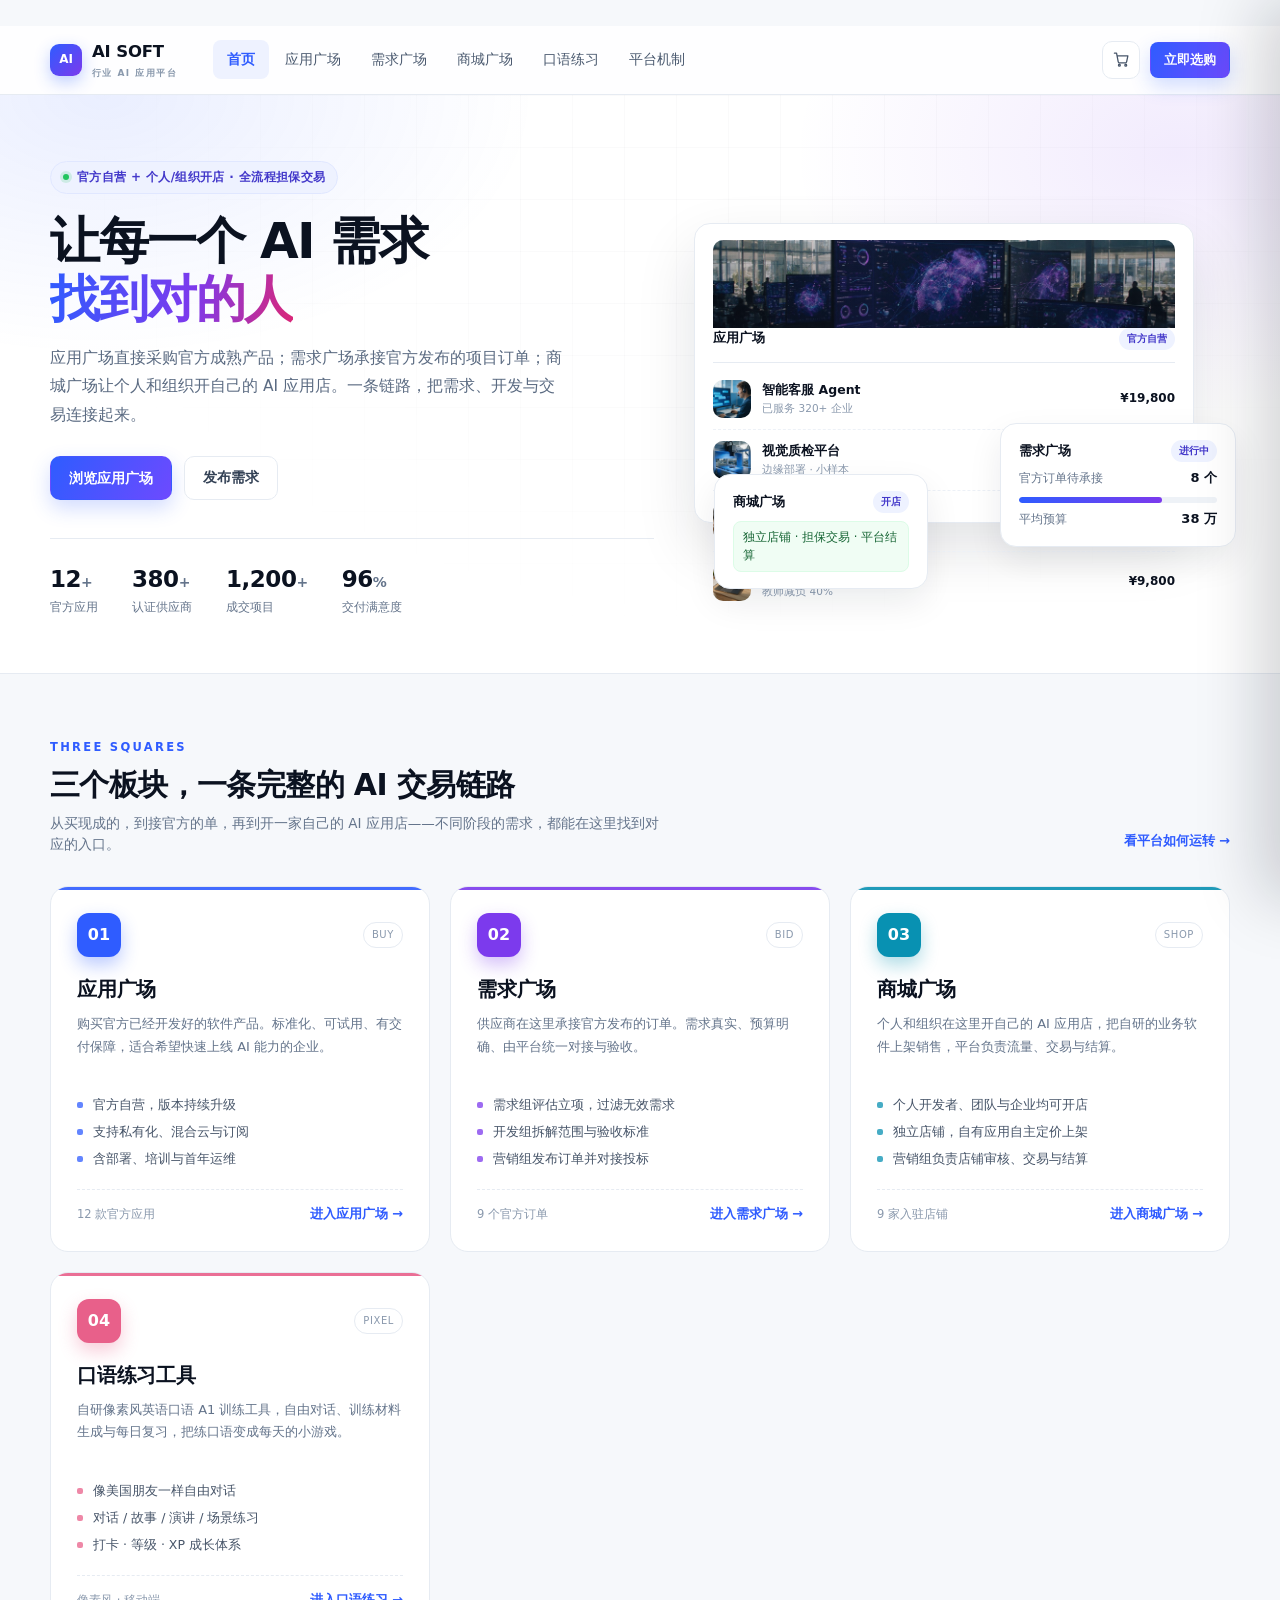
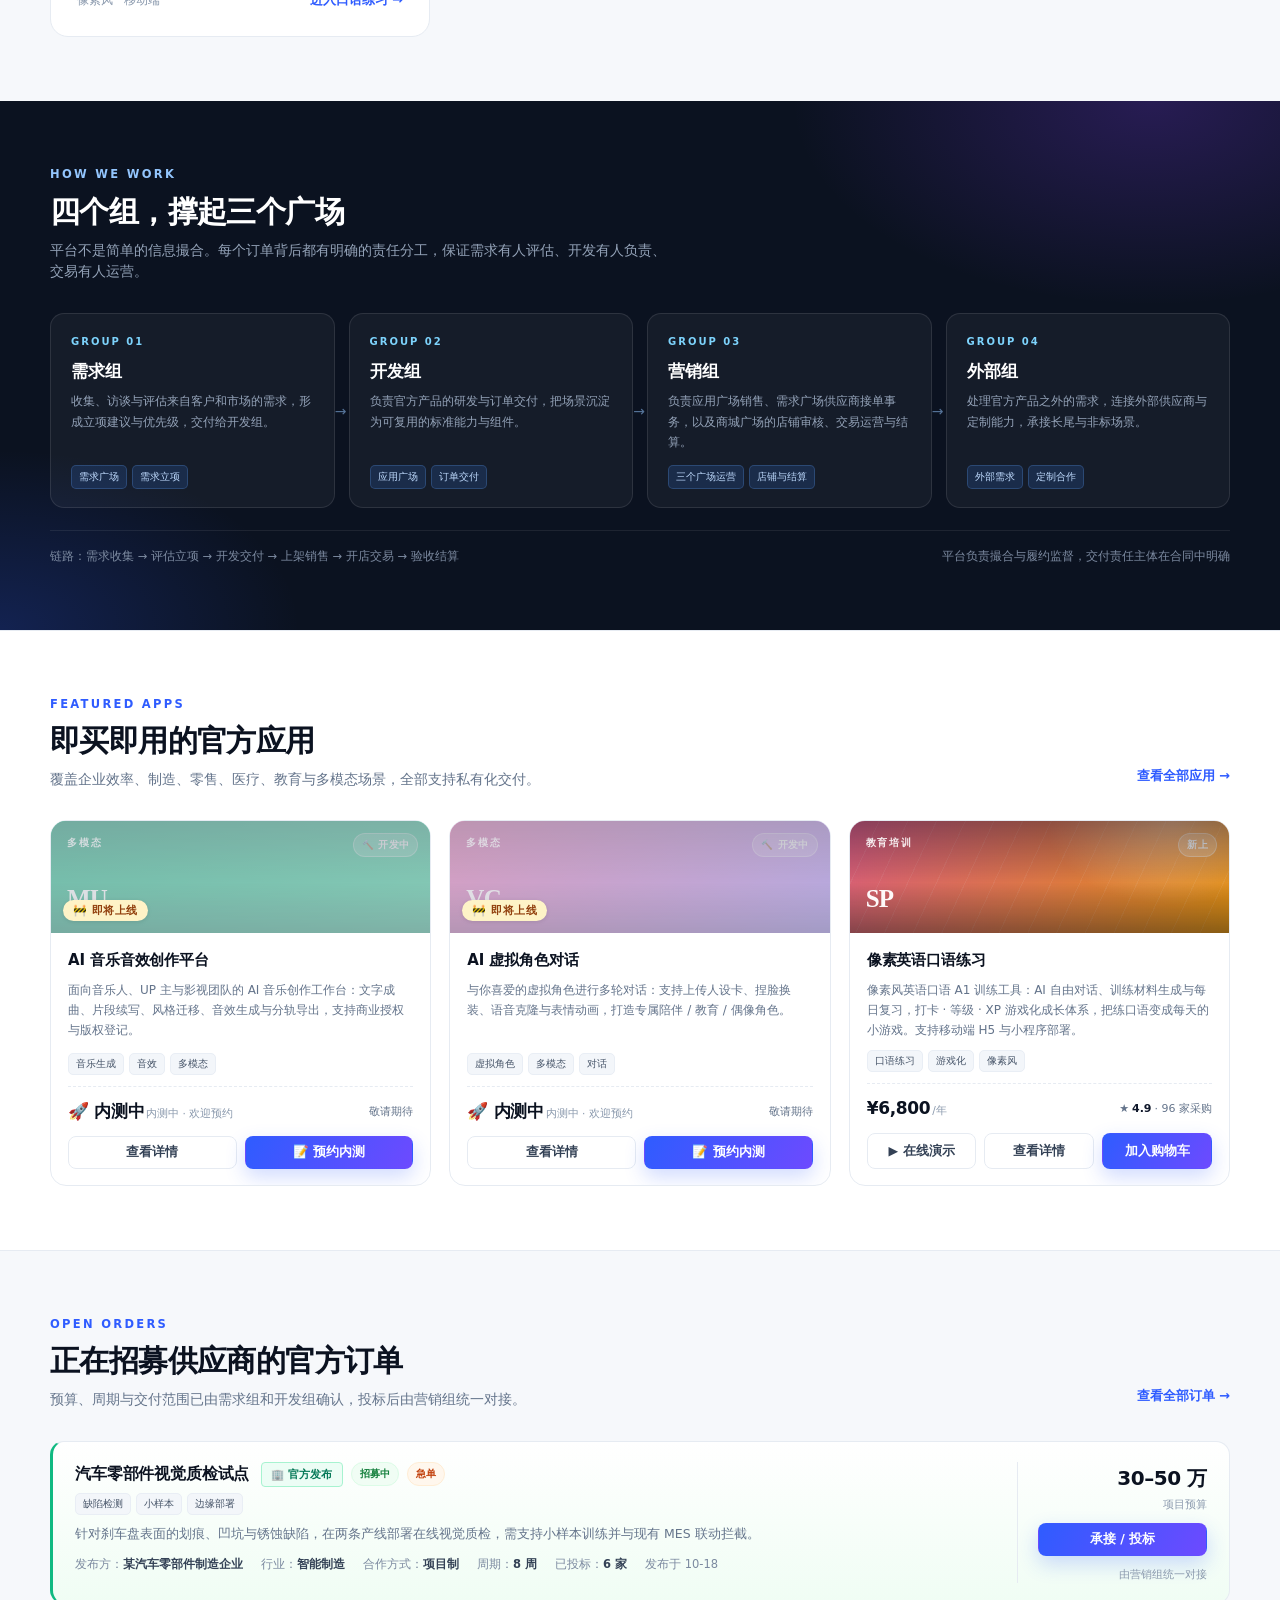
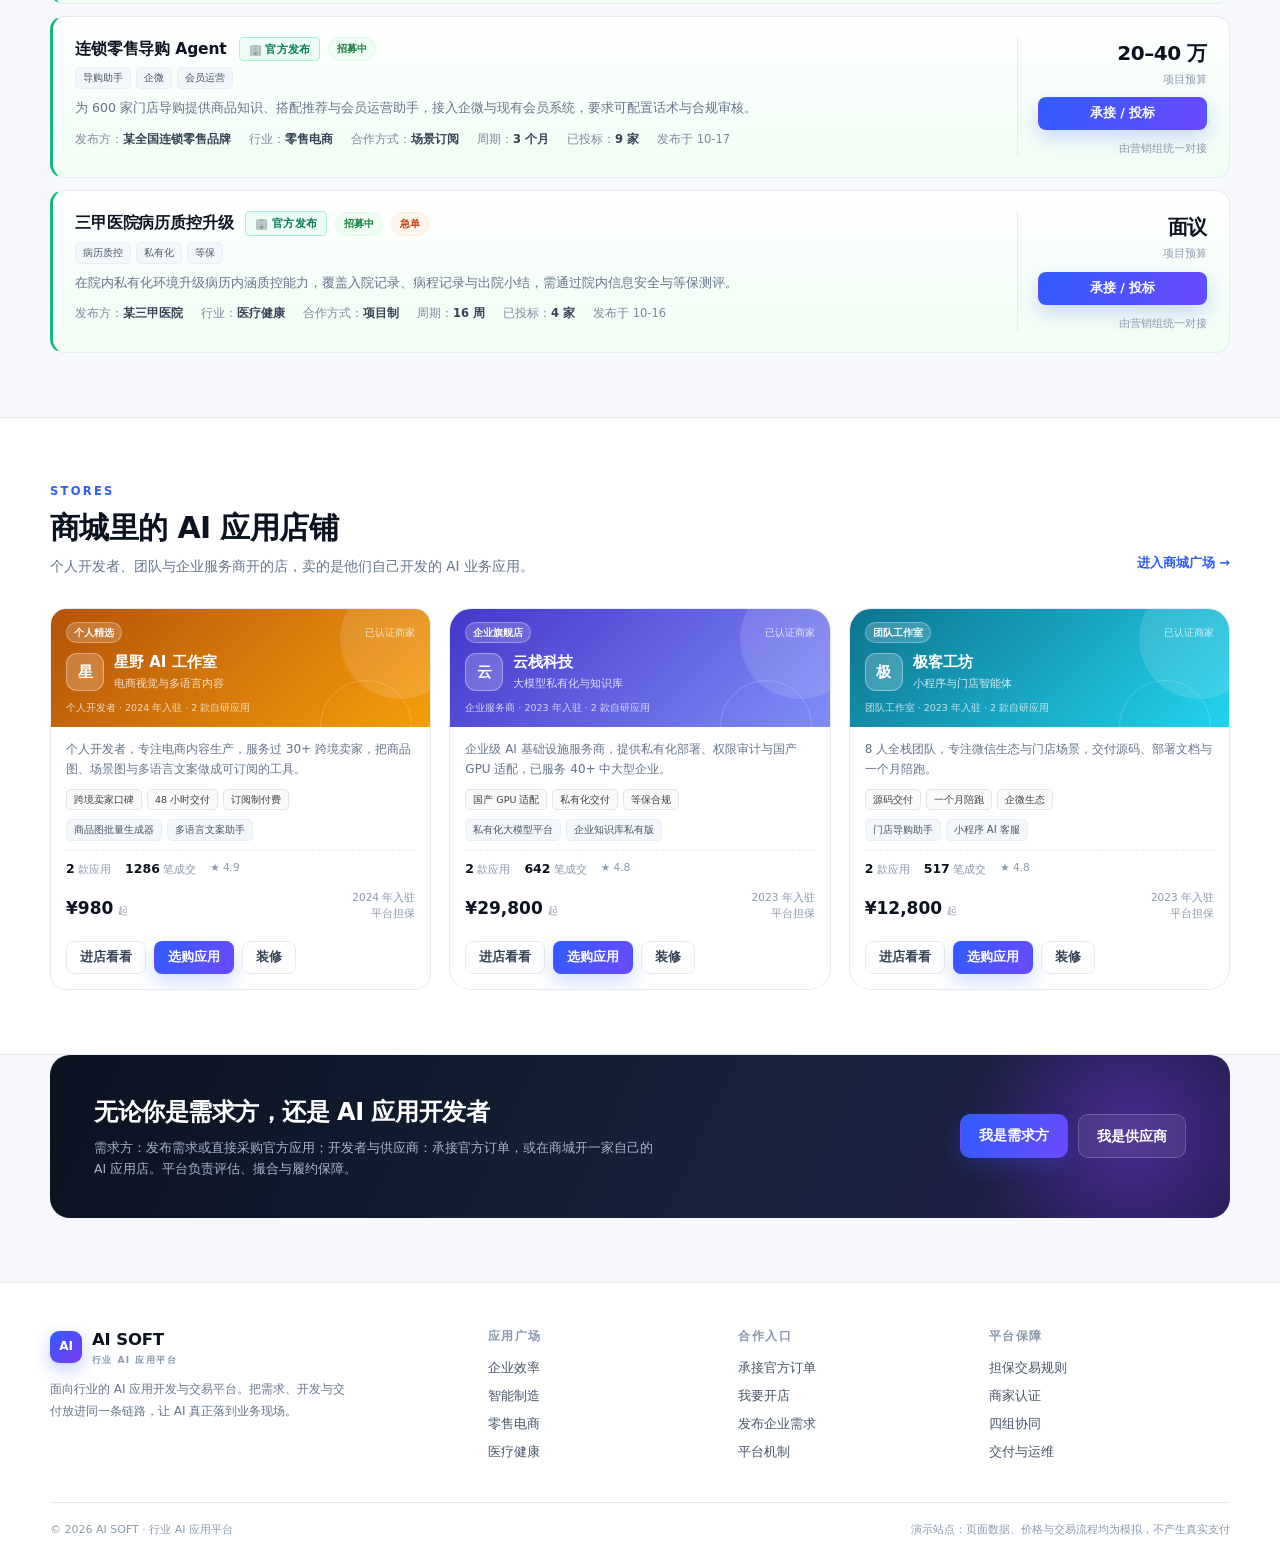
==== commit abb35d3e: "新增2款即将上线应用：AI音乐音效创作平台+AI虚拟角色对话" ====
--- a/index.html
+++ b/index.html
@@ -1,4 +1,4 @@
-﻿﻿<!DOCTYPE html>
+﻿﻿﻿<!DOCTYPE html>
 <html lang="zh-CN">
 <head>
 <meta charset="UTF-8">
@@ -310,7 +310,7 @@
   </div>
 </footer>
 
-<script src="assets/data.js?v=5"></script>
-<script src="assets/app.js?v=5"></script>
+<script src="assets/data.js?v=6"></script>
+<script src="assets/app.js?v=6"></script>
 </body>
 </html>
--- a/assets/style.css
+++ b/assets/style.css
@@ -252,13 +252,26 @@
 .app-cover::after{content:"";position:absolute;inset:0;background:linear-gradient(180deg,rgba(10,16,32,.42),rgba(10,16,32,.08) 55%,rgba(10,16,32,.45));z-index:1}
 .app-cover .cat,.app-cover .badge,.app-cover .mark{z-index:2}
 .app-cover .cat{position:relative}
+/* comingSoon 灰调样式 */
+.app-card.coming-soon{opacity:.92}
+.app-card.coming-soon .app-cover::before{
+  content:"";position:absolute;inset:0;background:rgba(200,200,210,.55);z-index:3;pointer-events:none;
+}
+.app-card.coming-soon .app-cover::after{opacity:.7}
+.app-card.coming-soon .app-cover img{filter:grayscale(.35)}
+.badge-soft{background:rgba(255,255,255,.28);border:1px solid rgba(255,255,255,.5)}
+.soon-tag{
+  position:absolute;left:12px;bottom:12px;z-index:4;background:#fef3c7;color:#92400e;
+  padding:2px 10px;border-radius:999px;font-size:11px;font-weight:700;letter-spacing:.5px;
+  box-shadow:0 1px 4px rgba(0,0,0,.1);
+}
 .modal-cover .modal-img{position:absolute;inset:0;width:100%;height:100%;object-fit:cover;z-index:0}
 .modal-cover::after{content:"";position:absolute;inset:0;background:linear-gradient(180deg,rgba(10,16,32,.38),rgba(10,16,32,.72));z-index:1}
 .modal-cover h4,.modal-cover p{z-index:2}
 .cart-item .ct{overflow:hidden}
 .cart-item .ct img{width:100%;height:100%;object-fit:cover;display:block}
 .app-cover:has(.cover-img)::before{content:none}
-.hv-banner{height:88px;border-radius:10px 10px 0 0;background:url('assets/img/hero-home.jpg') center/cover;position:relative}
+.hv-banner{height:88px;border-radius:10px 10px 0 0;background:url('img/hero-home.jpg') center/cover;position:relative}
 .hv-banner::after{content:"";position:absolute;inset:0;border-radius:inherit;background:linear-gradient(180deg,rgba(10,16,32,.15),rgba(10,16,32,.45))}
 .hv-thumb{background-size:cover !important;background-position:center !important}
 .app-cover::before{
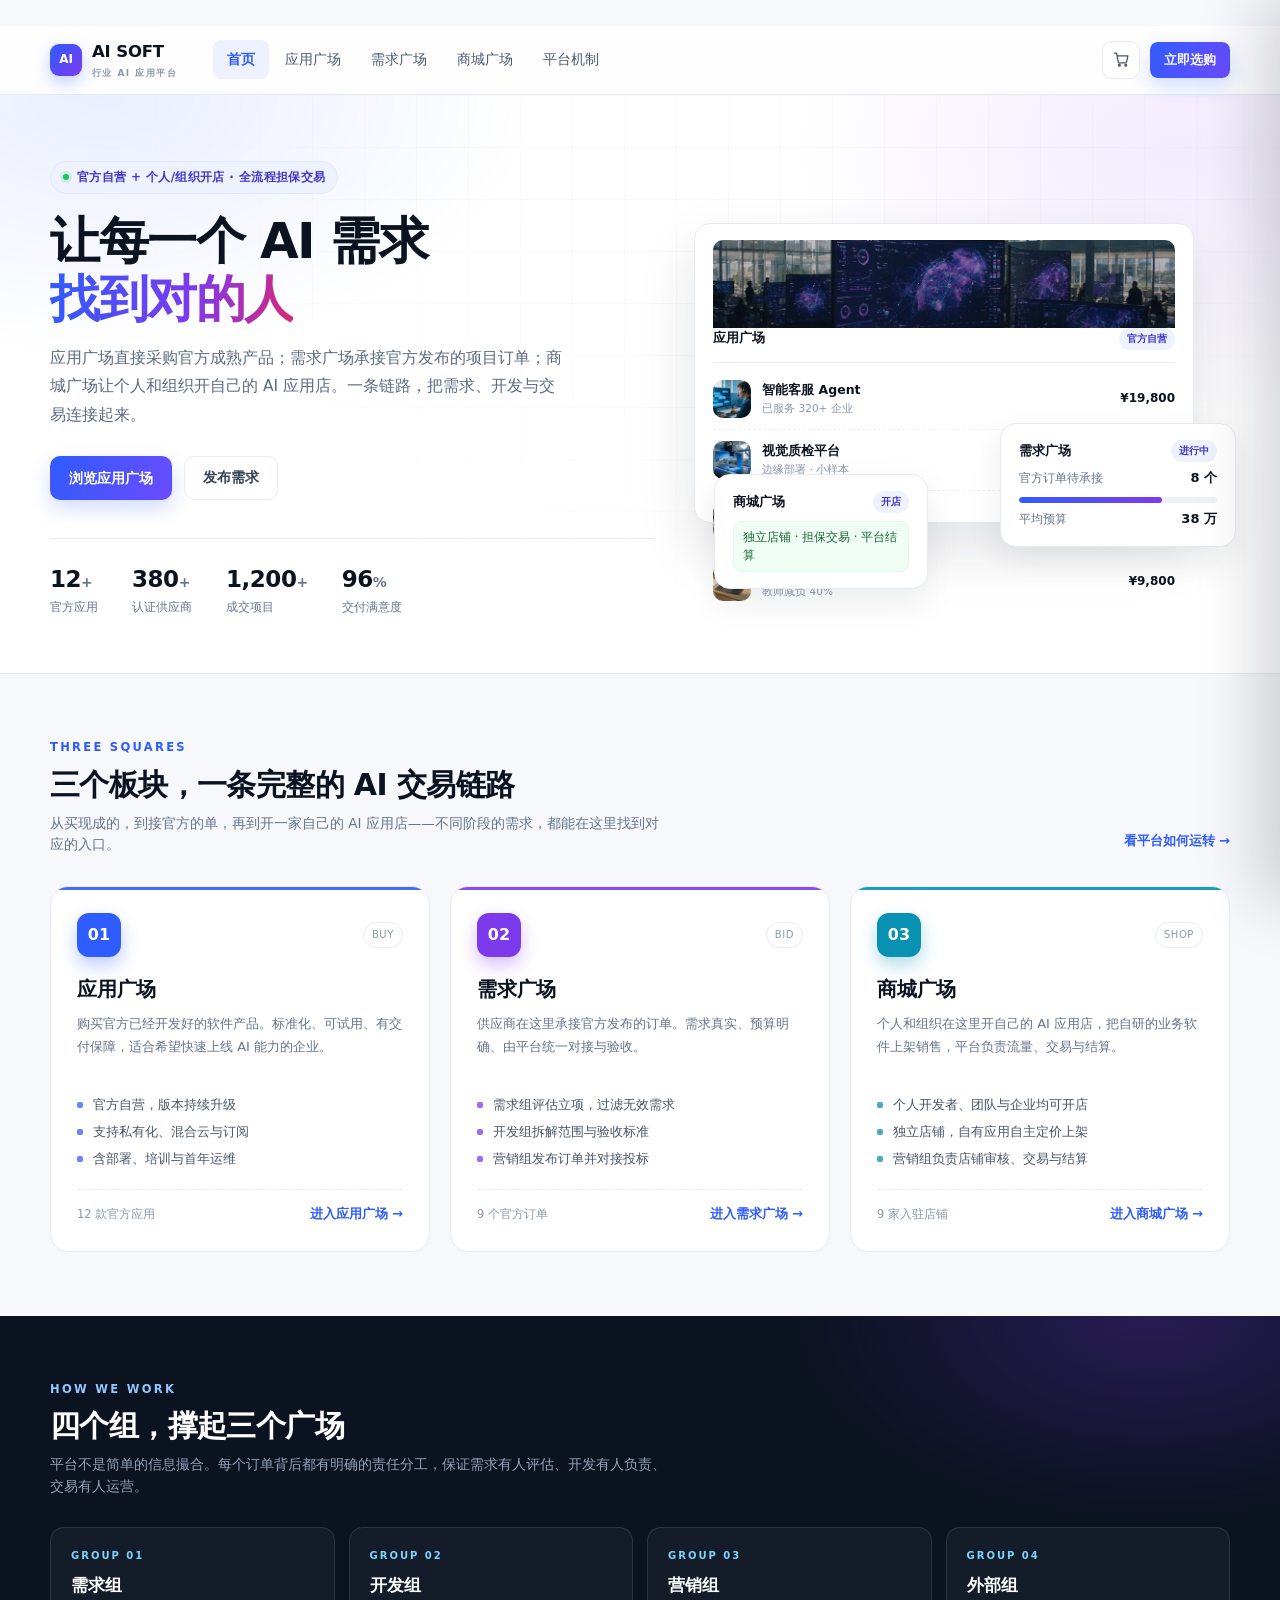
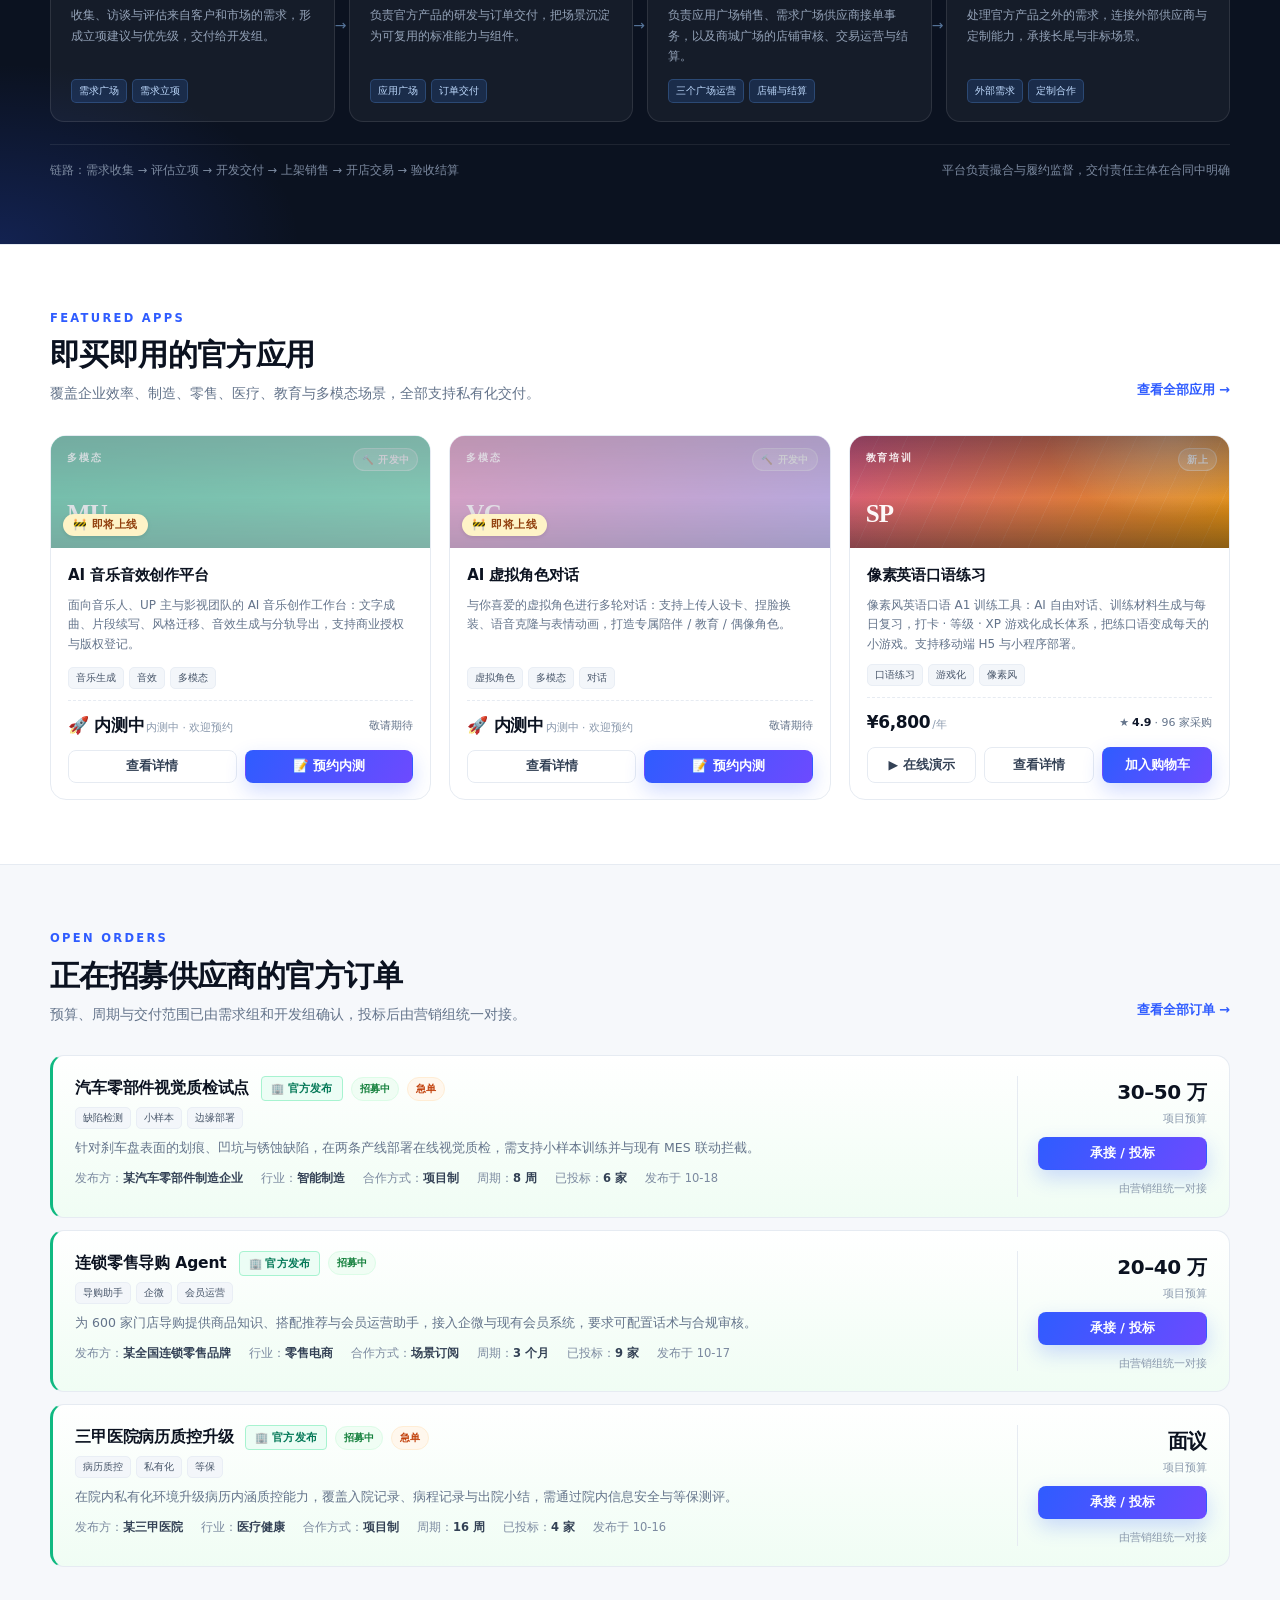
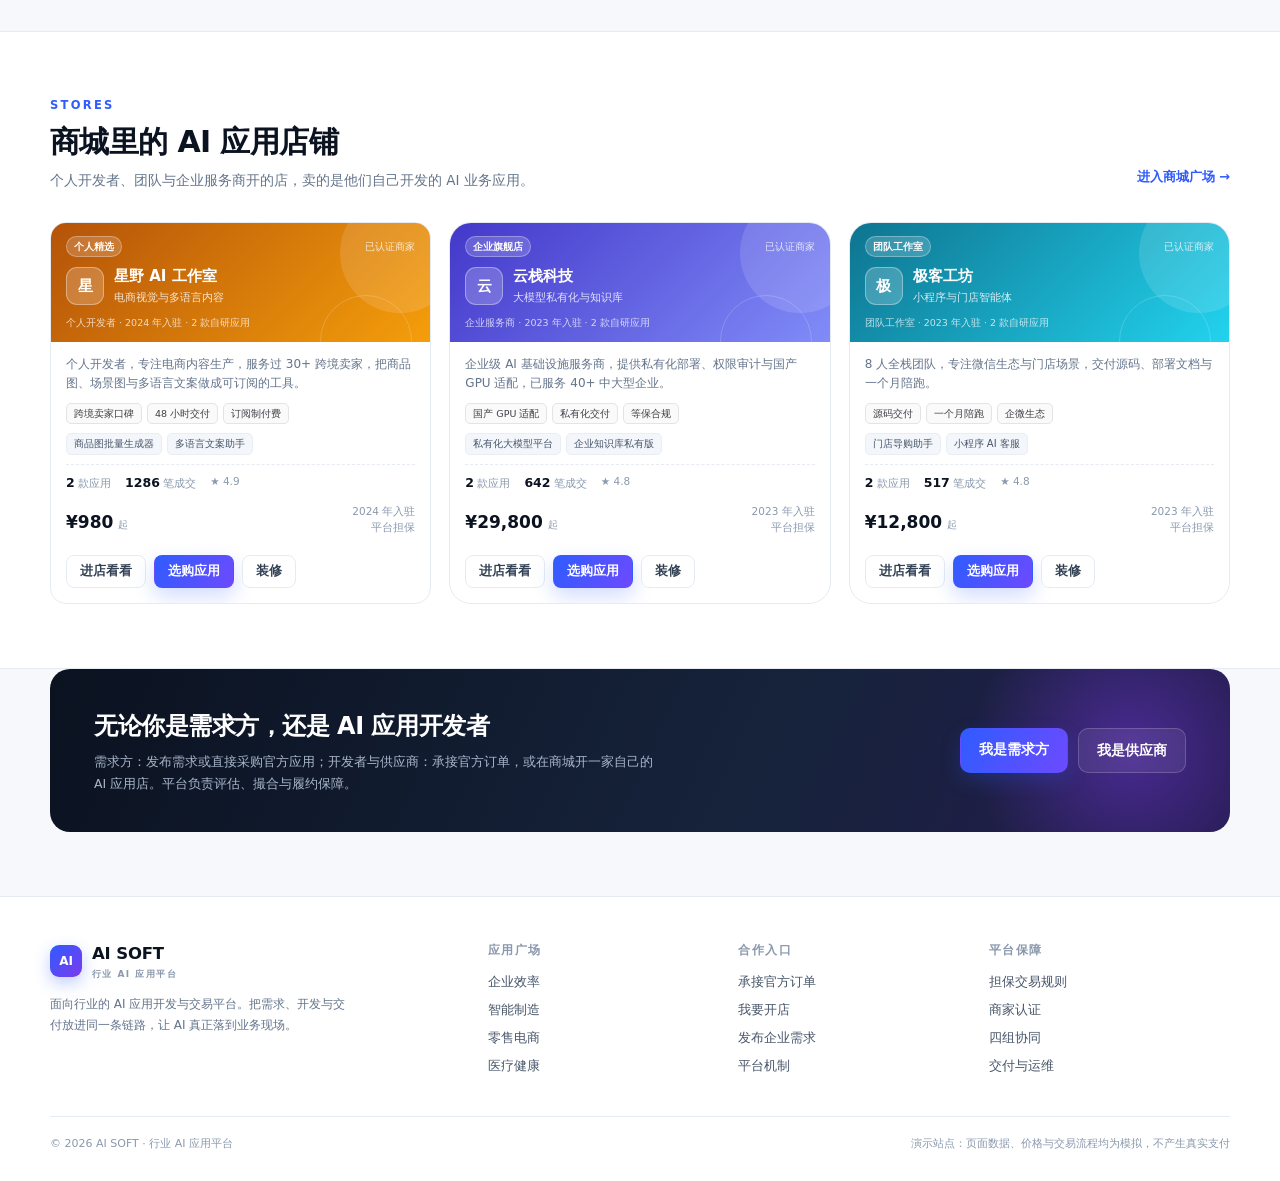
==== commit 21d2c847: "首页：index.html updated" ====
--- a/index.html
+++ b/index.html
@@ -1,4 +1,4 @@
-﻿﻿﻿<!DOCTYPE html>
+﻿﻿﻿﻿﻿<!DOCTYPE html>
 <html lang="zh-CN">
 <head>
 <meta charset="UTF-8">
@@ -17,7 +17,6 @@
       <a href="apps.html">应用广场</a>
       <a href="demands.html">需求广场</a>
       <a href="mall.html">商城广场</a>
-      <a href="speaking.html">口语练习</a>
       <a href="index.html#mechanism">平台机制</a>
     </nav>
     <div class="nav-actions">
@@ -149,22 +148,6 @@
             <a class="btn-link" href="mall.html">进入商城广场 →</a>
           </div>
         </article>
-        <article class="square-card" style="--c:#e8608a">
-          <div class="sc-top">
-            <div class="sc-icon">04</div><span class="sc-tag">PIXEL</span>
-          </div>
-          <h3>口语练习工具</h3>
-          <p>自研像素风英语口语 A1 训练工具，自由对话、训练材料生成与每日复习，把练口语变成每天的小游戏。</p>
-          <ul class="sc-list">
-            <li>像美国朋友一样自由对话</li>
-            <li>对话 / 故事 / 演讲 / 场景练习</li>
-            <li>打卡 · 等级 · XP 成长体系</li>
-          </ul>
-          <div class="sc-foot">
-            <span>像素风 · 移动端</span>
-            <a class="btn-link" href="speaking.html">进入口语练习 →</a>
-          </div>
-        </article>
       </div>
     </div>
   </section>
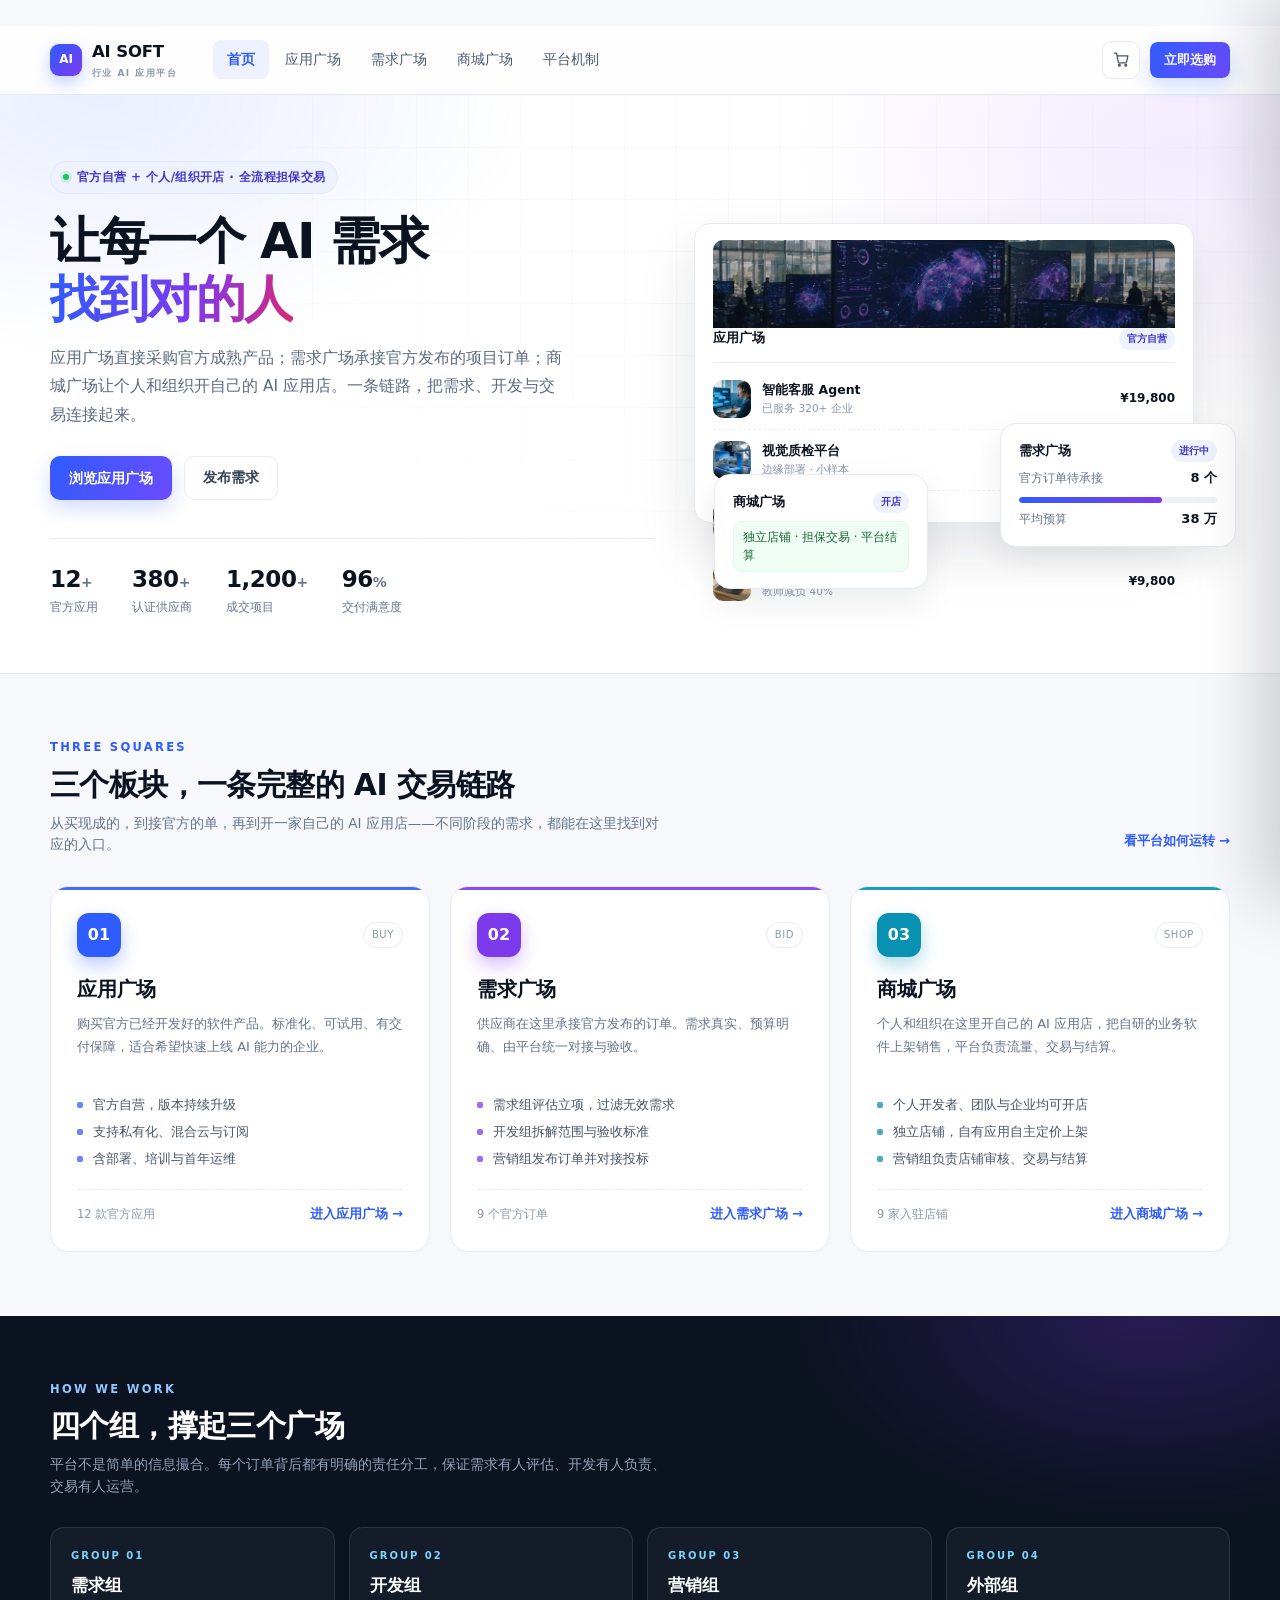
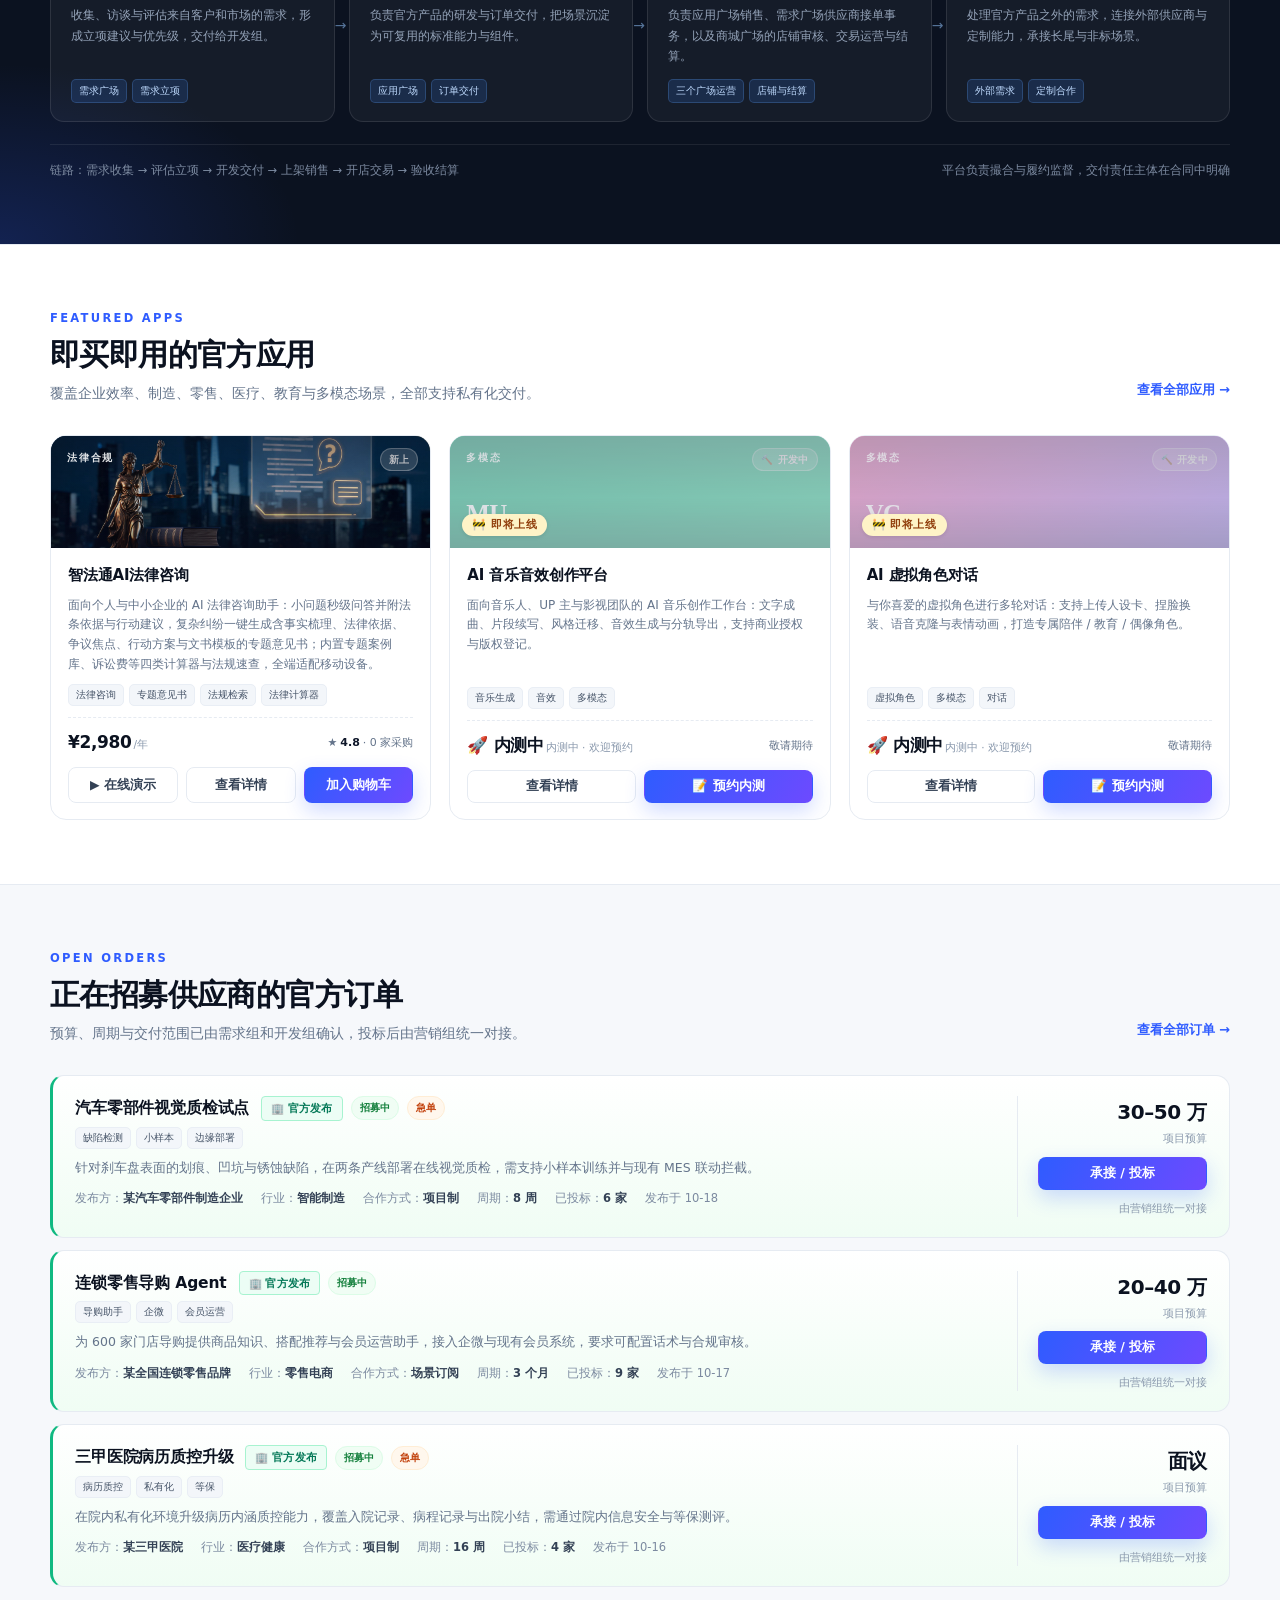
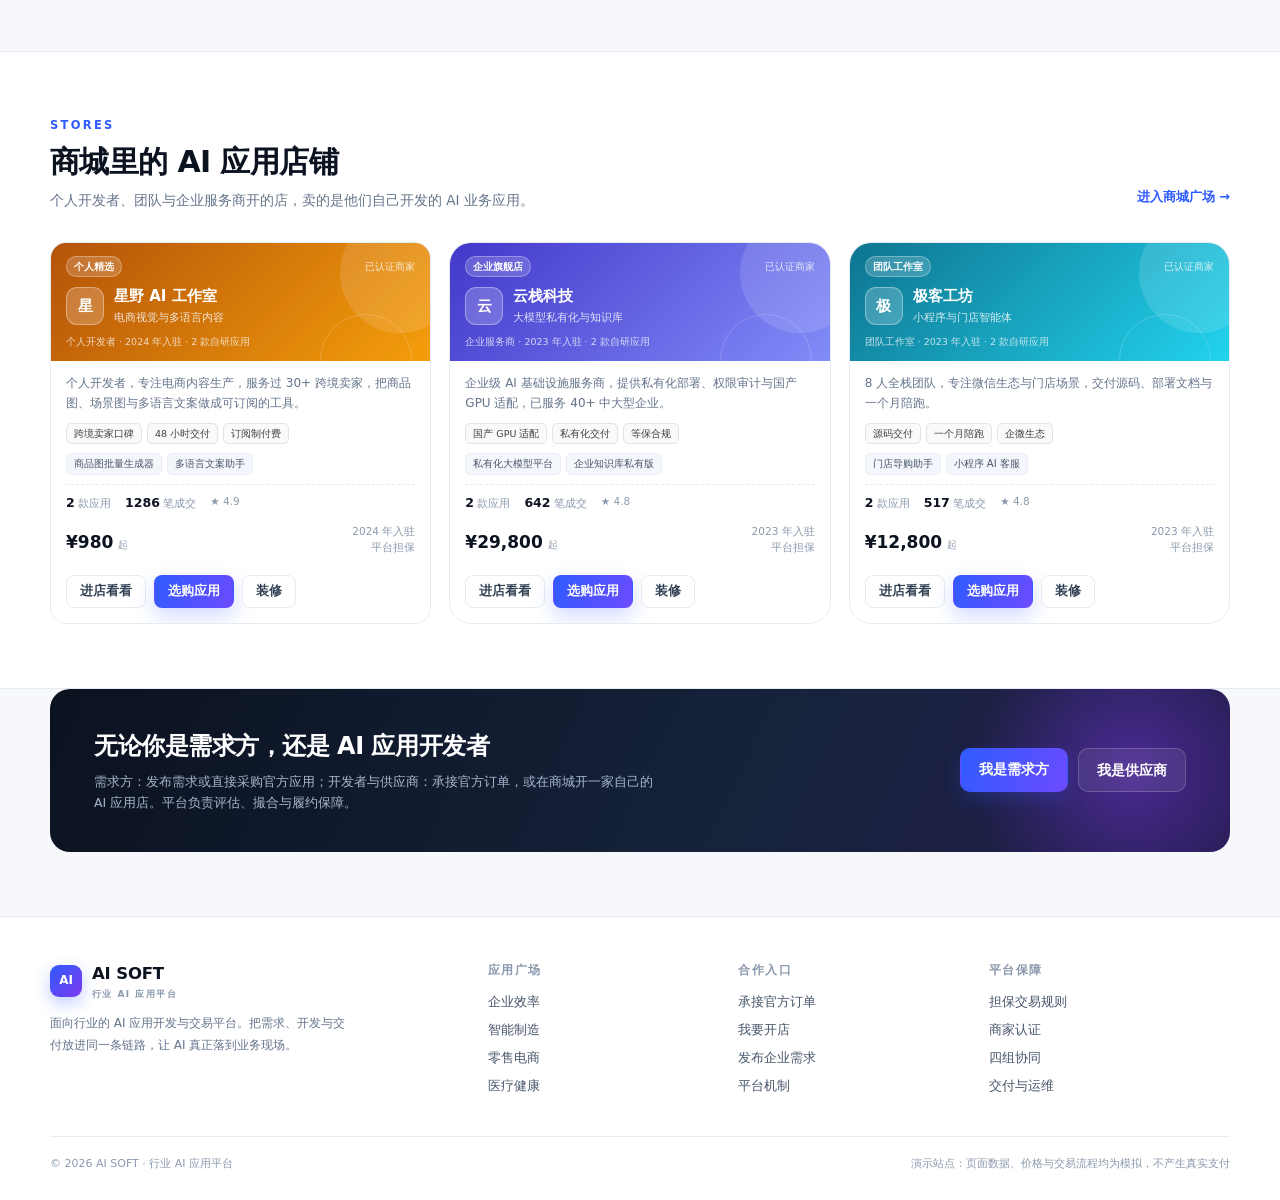
==== commit ba522c60: "应用广场新增官方产品：智法通AI法律咨询（legal-ai，含演示/封面/产品目录，缓存升v8）" ====
--- a/index.html
+++ b/index.html
@@ -1,4 +1,4 @@
-﻿﻿﻿﻿﻿<!DOCTYPE html>
+﻿﻿﻿﻿﻿﻿﻿﻿﻿﻿﻿﻿﻿﻿﻿﻿﻿<!DOCTYPE html>
 <html lang="zh-CN">
 <head>
 <meta charset="UTF-8">
@@ -293,7 +293,7 @@
   </div>
 </footer>
 
-<script src="assets/data.js?v=6"></script>
-<script src="assets/app.js?v=6"></script>
+<script src="assets/data.js?v=8"></script>
+<script src="assets/app.js?v=8"></script>
 </body>
 </html>
